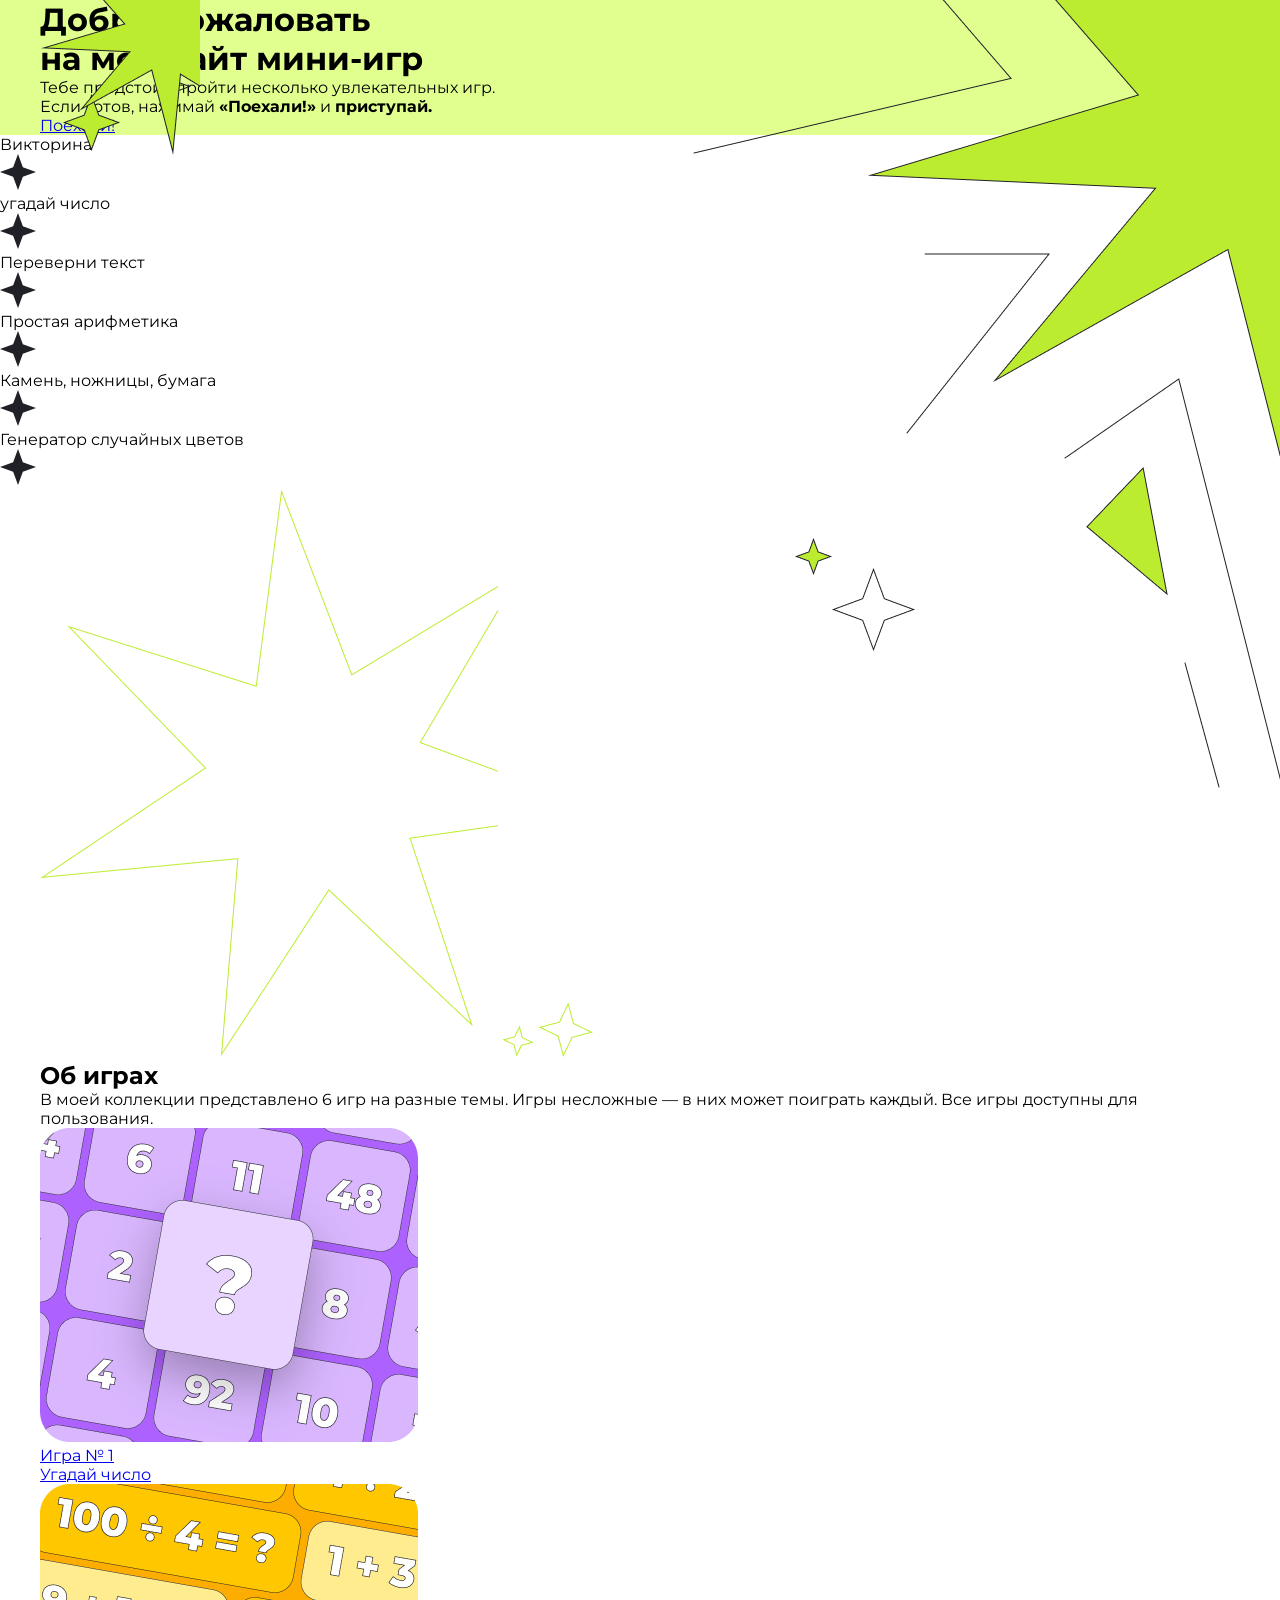
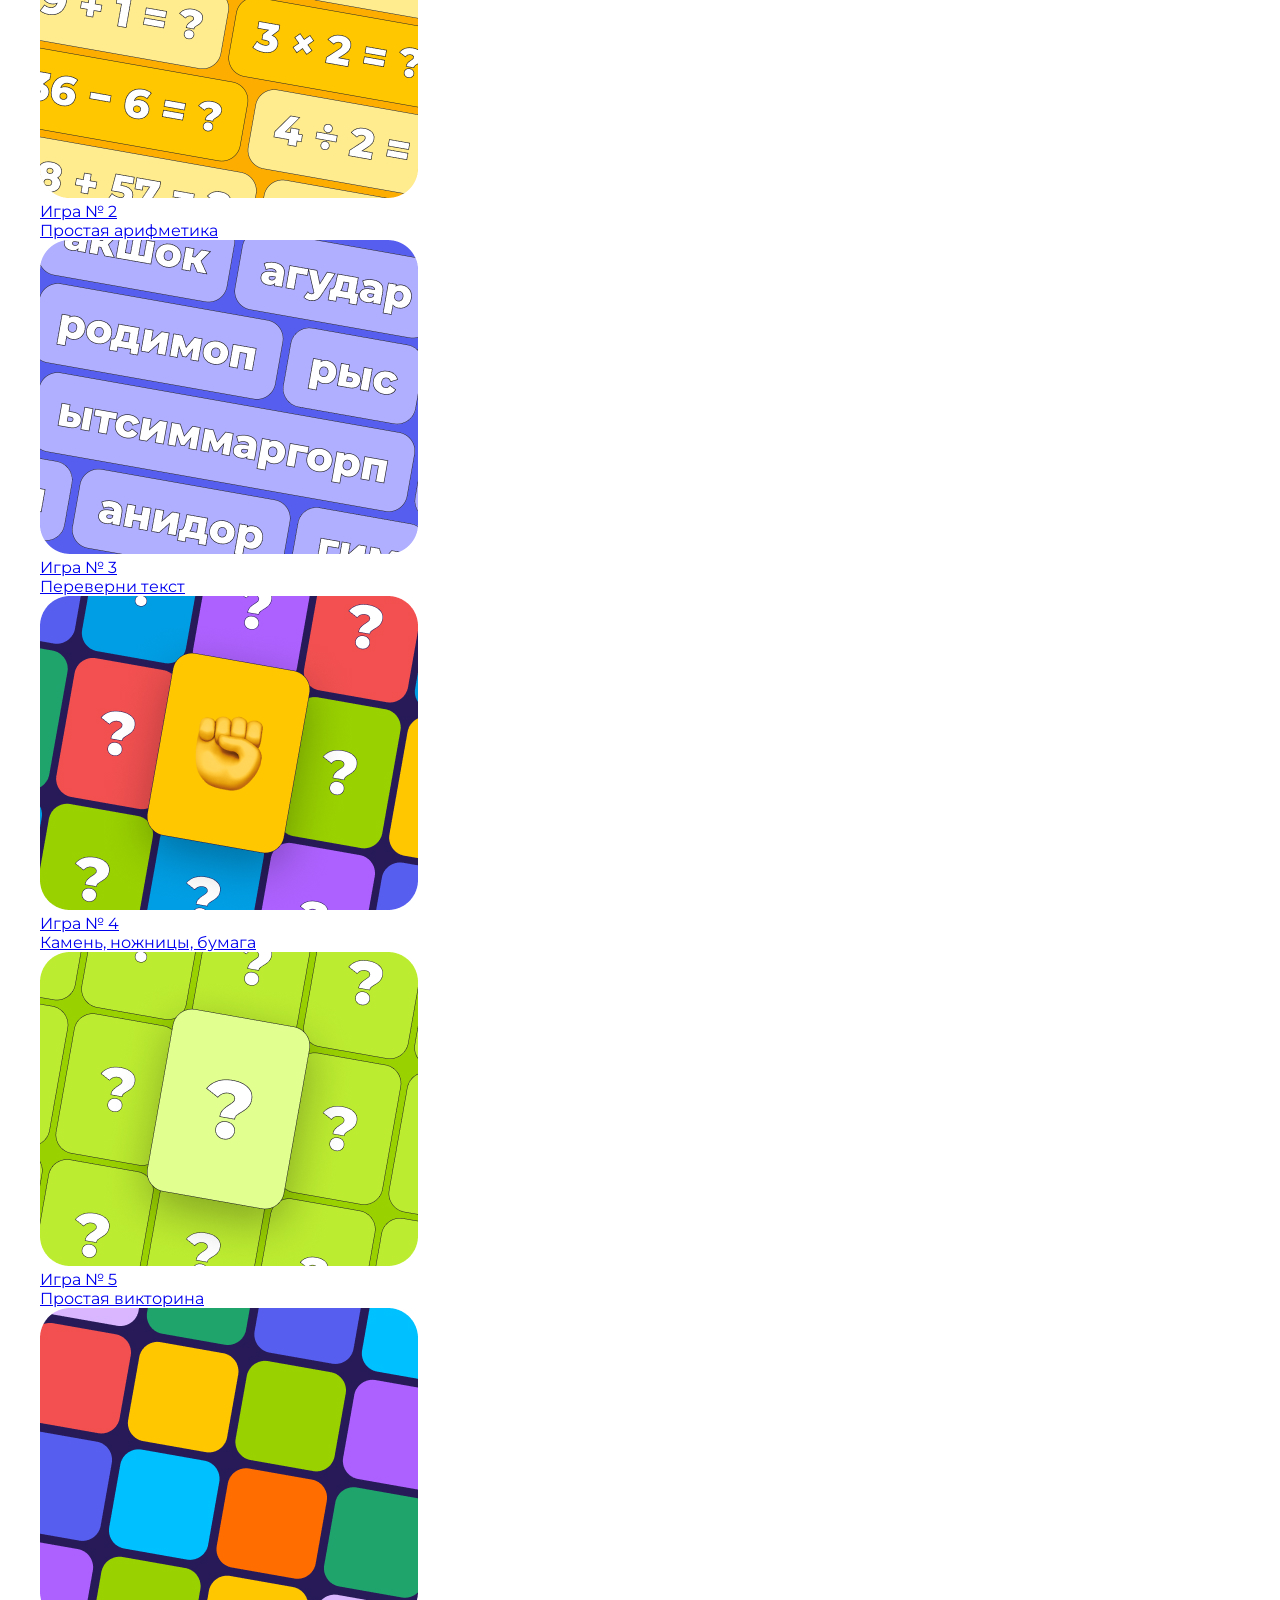
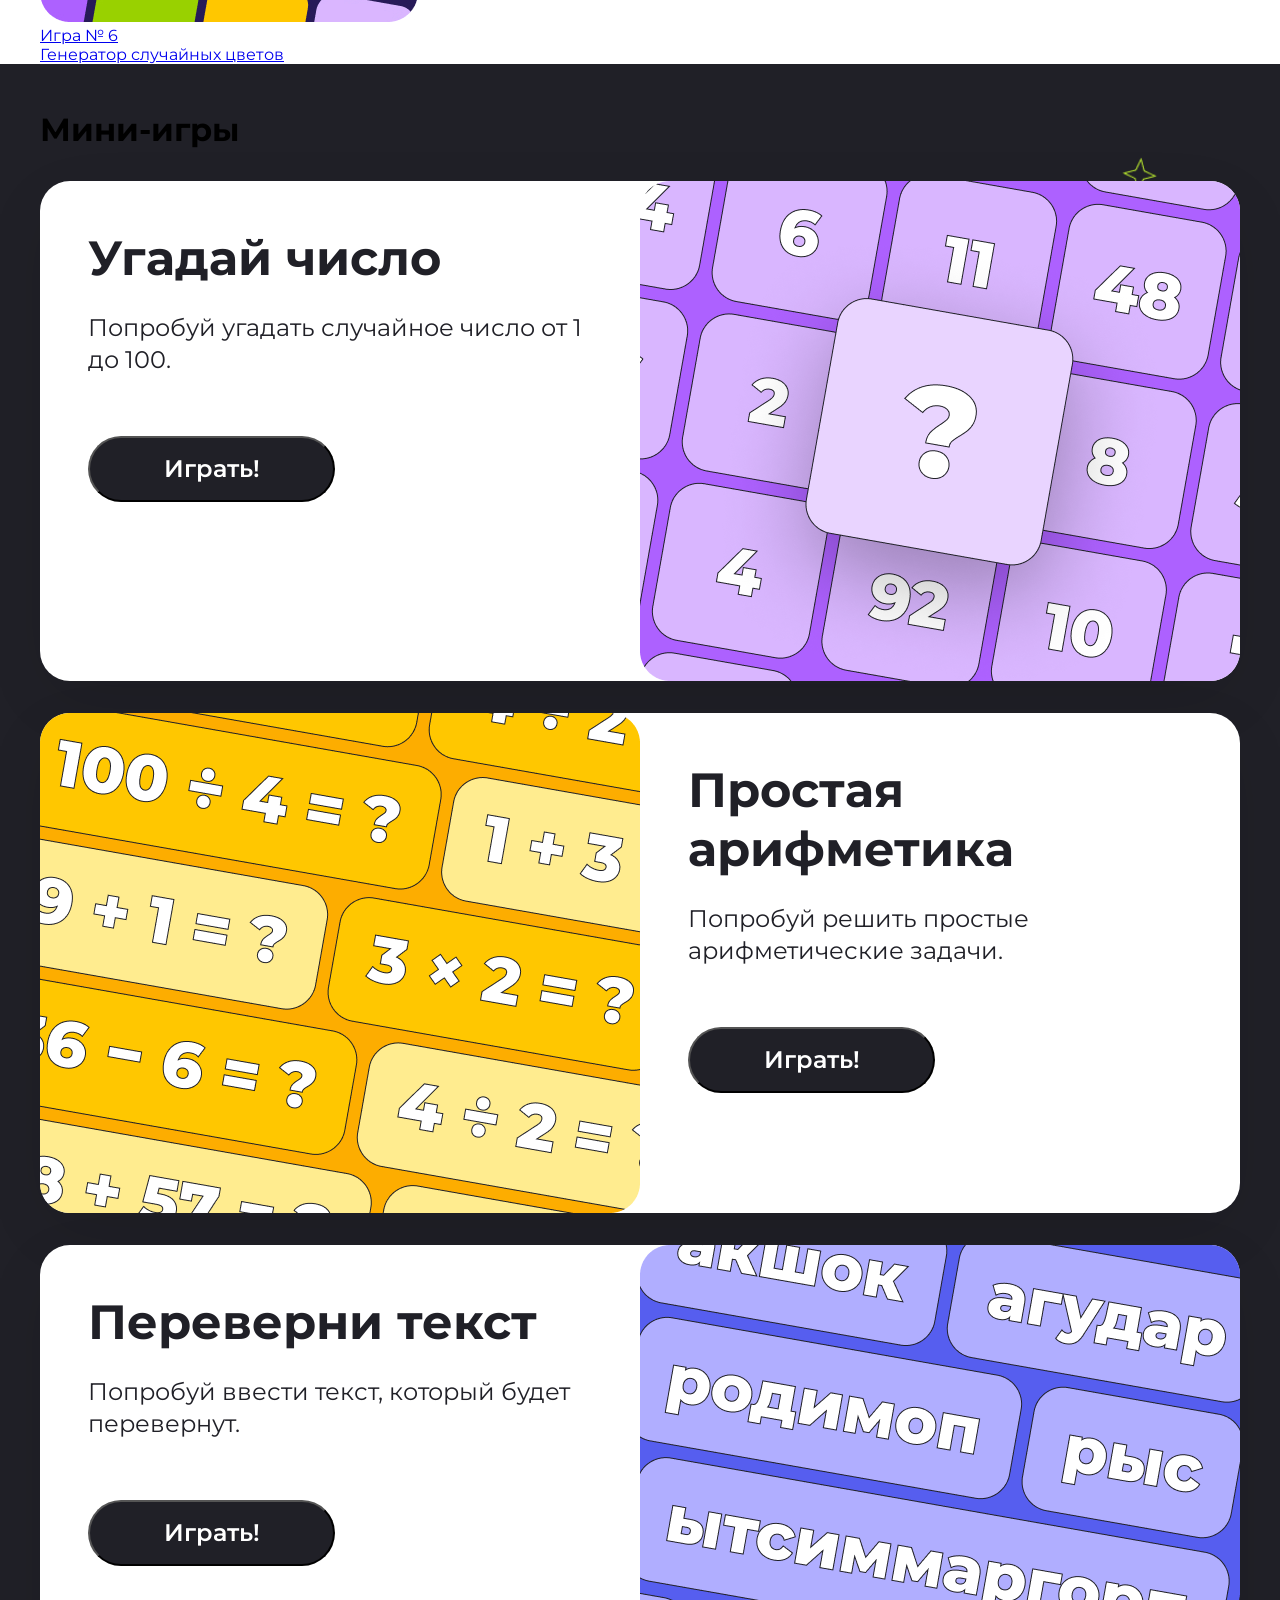
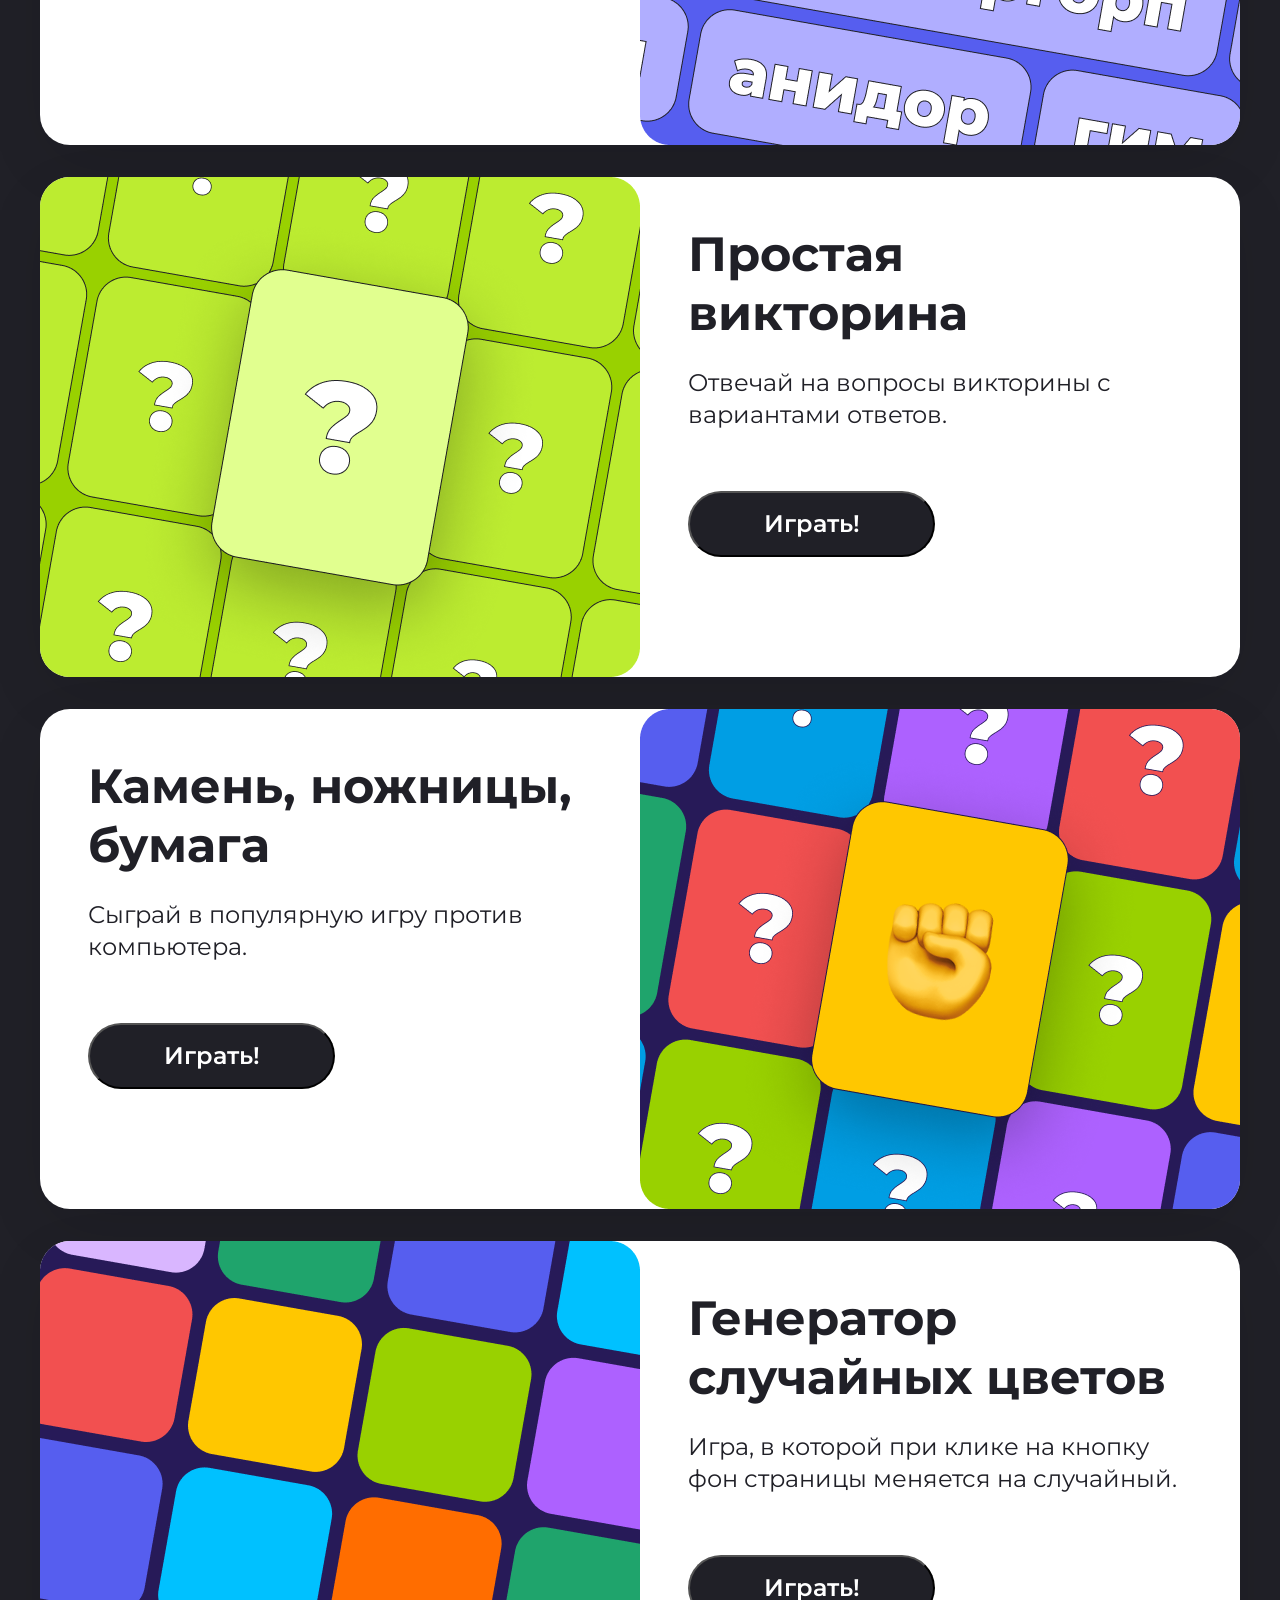
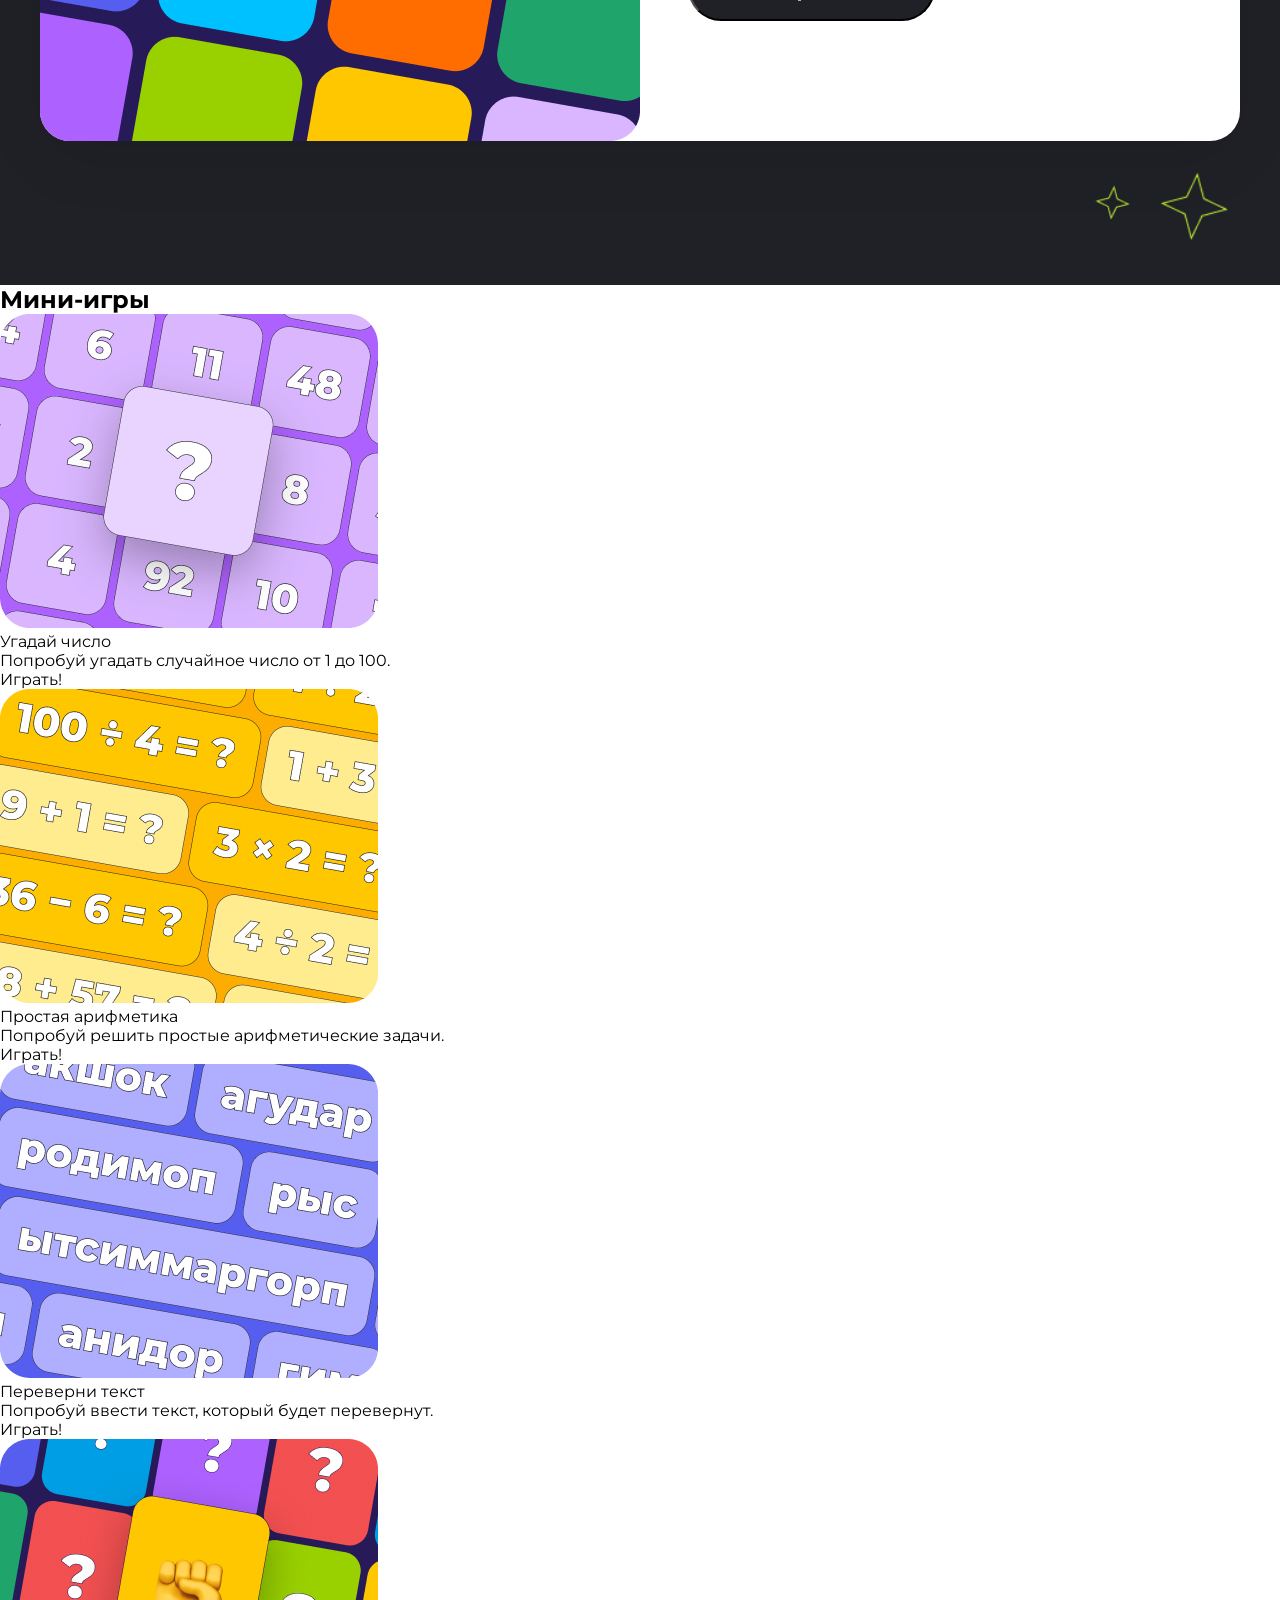
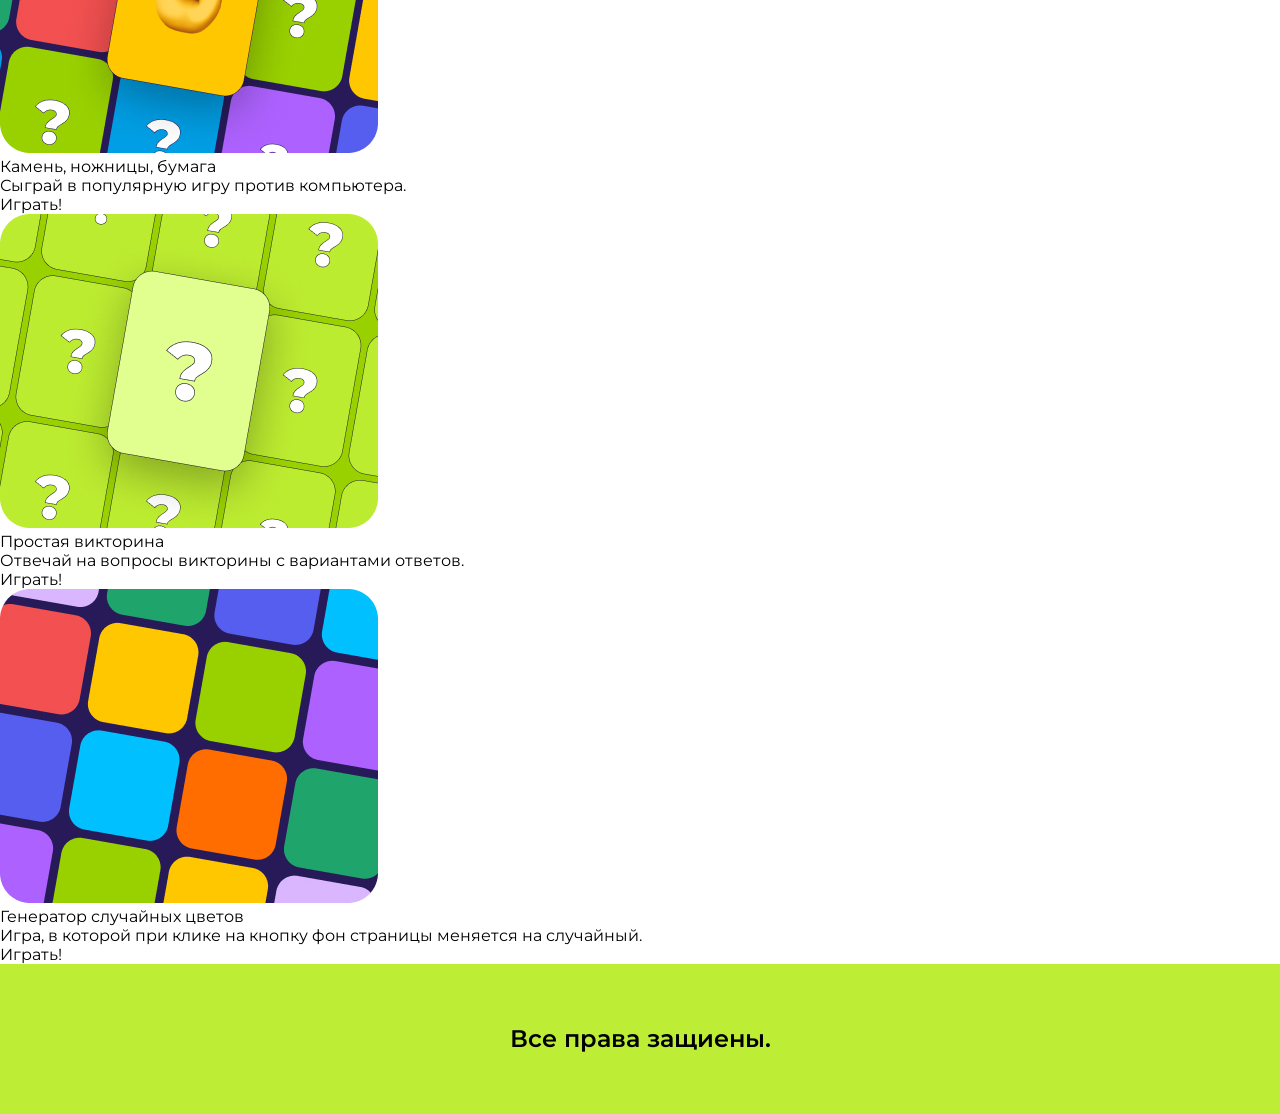
==== index.html @ fa319a55 "first try" ====
<!DOCTYPE html>
<html lang="en">
<head>
    <meta charset="UTF-8">
    <meta name="viewport" content="width=device-width, initial-scale=1.0">          
    <title>Document</title>
    <link rel="stylesheet" href="./css/style.css">
    <link rel="preconnect" href="https://fonts.googleapis.com">
    <link rel="preconnect" href="https://fonts.gstatic.com" crossorigin>
    <link href="https://fonts.googleapis.com/css2?family=Montserrat:wght@400..600&display=swap" rel="stylesheet">
    <script src="game-1.js"></script>
</head>
<body>
    <header class="top center">
        <img class="top__star top__star--1" src="img/star_top1.png" alt="star">
        <img class="top__star top__star--2" src="img/star_top2.png" alt="star">
        <img class="top__star top__star--3" src="img/star_top3.png" alt="star">
        <img class="top__star top__star--4" src="img/star_top4.png" alt="star">
        <img class="top__star top__star--5" src="img/star_top_big.png" alt="star">
        <img class="top__star top__star--mob-1" src="img/star_top_big_mob.png" alt="star">
        <div class="top__content">
            <h1 class="top__content-title">Добро пожаловать <br/>на мой сайт мини-игр</h1>
            <p class="top__content-text">Тебе предстоит пройти несколько увлекательных игр. <br/>Если готов, нажимай <b>«Поехали!»</b> и <b>приступай.</b></p>
            <a href="#about-games-anchor" class="top__content-button">Поехали!</a>
        </div>
    </header>
    
    <div class="scroll-bar">
        <div class="scroll-bar__text">Викторина</div><img class="scroll-bar__img" src="img/Star.svg" alt="Star">
        <div class="scroll-bar__text">угадай число</div><img class="scroll-bar__img" src="img/Star.svg" alt="Star">
        <div class="scroll-bar__text">Переверни текст</div><img class="scroll-bar__img" src="img/Star.svg" alt="Star">
        <div class="scroll-bar__text">Простая арифметика</div><img class="scroll-bar__img" src="img/Star.svg" alt="Star">
        <div class="scroll-bar__text">Камень, ножницы, бумага</div><img class="scroll-bar__img" src="img/Star.svg" alt="Star">
        <div class="scroll-bar__text">Генератор случайных цветов</div><img class="scroll-bar__img" src="img/Star.svg" alt="Star"> 
    </div>

    <section id="about-games-anchor" class="about-games center">
        <img class="about-games__star about-games__star--1" src="img/star_big.png" alt="star">
        <img class="about-games__star about-games__star--2" src="img/star1.png" alt="star">
        <img class="about-games__star about-games__star--3" src="img/star2.png" alt="star">
        <div class="about-games__content">
            <h1 class="about-games__title">Об играх</h1>
            <p class="about-games__description">В моей коллекции представлено 6 игр на разные темы. Игры несложные — в них может поиграть каждый.
Все игры доступны для пользования.</p>
        </div>

        <section class="games">
            <div class="games__row games__row--first">
                <article class="card-game">
                    <a class="card-game__link" href="#guess-num">
                        <img class="card-game__img" src="img/game-1.jpg" alt="обложка карточки">
                        <div class="card-game__content">
                            <p class="card-game__num">Игра № 1</p>
                            <p class="card-game__name">Угадай число</p>
                        </div>
                    </a>
                </article>
                <article class="card-game">
                    <a class="card-game__link" href="#simple-arithmetic">
                        <img class="card-game__img" src="img/game-2.jpg" alt="обложка карточки">
                        <div class="card-game__content">
                            <p class="card-game__num">Игра № 2</p>
                            <p class="card-game__name">Простая арифметика</p>
                        </div>
                    </a>
                </article>
                <article class="card-game">
                    <a class="card-game__link" href="#turn-text">
                        <img class="card-game__img" src="img/game-3.jpg" alt="обложка карточки">
                        <div class="card-game__content">
                            <p class="card-game__num">Игра № 3</p>
                            <p class="card-game__name">Переверни текст</p>
                        </div>
                    </a>
                </article>
            </div>
            <div class="games__row games__row--second">
                <article class="card-game">
                    <a class="card-game__link" href="#rps">
                        <img class="card-game__img" src="img/game-4.jpg" alt="обложка карточки">
                        <div class="card-game__content">
                            <p class="card-game__num">Игра № 4</p>
                            <p class="card-game__name">Камень, ножницы, бумага</p>
                        </div>
                    </a>
                </article>
                <article class="card-game">
                    <a class="card-game__link" href="#simple-quiz">
                        <img class="card-game__img" src="img/game-5.jpg" alt="обложка карточки">
                        <div class="card-game__content">
                            <p class="card-game__num">Игра № 5</p>
                            <p class="card-game__name">Простая викторина</p>
                        </div>
                    </a>
                </article>
                <article class="card-game">
                    <a class="card-game__link" href="#random-color">
                        <img class="card-game__img" src="img/game-6.jpg" alt="обложка карточки">
                        <div class="card-game__content">
                            <p class="card-game__num">Игра № 6</p>
                            <p class="card-game__name">Генератор случайных цветов</p>
                        </div>
                    </a>
                </article>
            </div>
        </section>
    </section>
       
    <main class="mini-games center">
        <img class="mini-games__star mini-games__star--1" src="img/star1.png" alt="star">
        <img class="mini-games__star mini-games__star--2" src="img/star2.png" alt="star">
        <img class="mini-games__star mini-games__star--3" src="img/star1.png" alt="star">
        <img class="mini-games__star mini-games__star--4" src="img/star2.png" alt="star">
        <h1 class="mini-games__main-title">Мини-игры</h1>
        <article id="guess-num" class="mini-games__card">
            <div class="mini-games__content">
                <p class="mini-games__title">Угадай число</p>
                <p class="mini-games__description">Попробуй угадать случайное число от 1 до 100.</p>
                <button class="mini-games__button" onclick="comparNumbers()">Играть!</button>
            </div>
            <img class="mini-games__image" src="img/mini_card_img1.png" alt="обложка игры">
        </article>
        <article id="simple-arithmetic" class="mini-games__card">
            <img class="mini-games__image" src="img/mini_card_img2.png" alt="обложка игры">
            <div class="mini-games__content">
                <p class="mini-games__title">Простая арифметика</p>
                <p class="mini-games__description">Попробуй решить простые арифметические задачи.</p>
                <button class="mini-games__button">Играть!</button>
            </div>
        </article>
        <article id="turn-text" class="mini-games__card">
            <div class="mini-games__content">
                <p class="mini-games__title">Переверни текст</p>
                <p class="mini-games__description">Попробуй ввести текст, который будет перевернут.</p>
                <button class="mini-games__button">Играть!</button>
            </div>
            <img class="mini-games__image" src="img/mini_card_img3.png" alt="обложка игры">
        </article>
        <article id="simple-quiz" class="mini-games__card">
            <img class="mini-games__image" src="img/mini_card_img4.png" alt="обложка игры">
            <div class="mini-games__content">
                <p class="mini-games__title">Простая викторина</p>
                <p class="mini-games__description">Отвечай на вопросы викторины с вариантами ответов.</p>
                <button class="mini-games__button">Играть!</button></div>
        </article>
        <article id="rps" class="mini-games__card">
            <div class="mini-games__content">
                <p class="mini-games__title">Камень, ножницы, бумага</p>
                <p class="mini-games__description">Сыграй в популярную игру против компьютера.</p>
                <button class="mini-games__button">Играть!</button>
            </div>
            <img class="mini-games__image" src="img/mini_card_img5.png" alt="обложка игры">
        </article>
        <article id="random-color" class="mini-games__card">
            <img class="mini-games__image" src="img/mini_card_img6.png" alt="обложка игры">
            <div class="mini-games__content">
                <p class="mini-games__title">Генератор случайных цветов</p>
                <p class="mini-games__description">Игра, в которой при клике на кнопку фон страницы меняется на случайный.</p>
                <button class="mini-games__button">Играть!</button>
            </div>
        </article>
    </main>

    <section class="mobile-games">
        <h1 class="mobile-games__title">Мини-игры</h1>
        <div class="mobile-games__list">
            <article class="mobile-game-card">
                <img class="mobile-game-card__img" src="img/game-1.jpg" alt="обложка карточки">
                <div class="mobile-game-card__content">
                    <p class="mobile-game-card__name">Угадай число</p>
                    <p class="mobile-game-card__desc">Попробуй угадать случайное число от 1 до 100.</p>
                    <span class="mobile-game-card__button">Играть!</span>
                </div>
            </article>
            <article class="mobile-game-card">
                <img class="mobile-game-card__img" src="img/game-2.jpg" alt="обложка карточки">
                <div class="mobile-game-card__content">
                    <p class="mobile-game-card__name">Простая арифметика</p>
                    <p class="mobile-game-card__desc">Попробуй решить простые арифметические задачи.</p>
                    <span class="mobile-game-card__button">Играть!</span>
                </div>
            </article>
            <article class="mobile-game-card">
                <img class="mobile-game-card__img" src="img/game-3.jpg" alt="обложка карточки">
                <div class="mobile-game-card__content">
                    <p class="mobile-game-card__name">Переверни текст</p>
                    <p class="mobile-game-card__desc">Попробуй ввести текст, который будет перевернут.</p>
                    <span class="mobile-game-card__button">Играть!</span>
                </div>
            </article>
            <article class="mobile-game-card">
                <img class="mobile-game-card__img" src="img/game-4.jpg" alt="обложка карточки">
                <div class="mobile-game-card__content">
                    <p class="mobile-game-card__name">Камень, ножницы, бумага</p>
                    <p class="mobile-game-card__desc">Сыграй в популярную игру против компьютера.</p>
                    <span class="mobile-game-card__button">Играть!</span>
                </div>
            </article>
            <article class="mobile-game-card">
                <img class="mobile-game-card__img" src="img/game-5.jpg" alt="обложка карточки">
                <div class="mobile-game-card__content">
                    <p class="mobile-game-card__name">Простая викторина</p>
                    <p class="mobile-game-card__desc">Отвечай на вопросы викторины с вариантами ответов.</p>
                    <span class="mobile-game-card__button">Играть!</span>
                </div>
            </article>
            <article class="mobile-game-card">
                <img class="mobile-game-card__img" src="img/game-6.jpg" alt="обложка карточки">
                <div class="mobile-game-card__content">
                    <p class="mobile-game-card__name">Генератор случайных цветов</p>
                    <p class="mobile-game-card__desc">Игра, в которой при клике на кнопку фон страницы меняется на случайный.</p>
                    <span class="mobile-game-card__button">Играть!</span>
                </div>
            </article>
        </div>
    </section>

    <footer class="footer">
        <p class="footer__text">Все права защиены.</p>
    </footer>
</body>
</html>
---- css/style.css ----
* {
  margin: 0;
  padding: 0;
  z-index: 1;
}

body {
  font-family: "Montserrat", sans-serif;
}

.center {
  padding-left: calc(50% - 600px);
  padding-right: calc(50% - 600px);
}

.top {
  position: relative;
  background: #E1FF8F;
}
.top__star {
  position: absolute;
}
.top__star--1 {
  top: 94px;
  left: 63px;
}
.top__star--2 {
  top: 69px;
  left: 156px;
}
.top__star--3 {
  top: 538px;
  right: 448px;
}
.top__star--4 {
  top: 568px;
  right: 365px;
}
.top__star--5 {
  top: 0;
  right: 0;
}
.top__star_mob {
  display: none;
}

.scroll_bar {
  padding: 0px;
  gap: 10px;
  border: 1px;
  border: 1px solid rgba(255, 255, 255, 0.2);
  -webkit-backdrop-filter: blur(50px);
  backdrop-filter: blur(50px);
  background: rgb(188, 236, 48);
  display: flex;
  align-items: center;
  height: 90px;
  overflow: hidden;
}
.scroll_bar__text {
  font-family: Montserrat;
  font-size: 30px;
  font-weight: 700;
  line-height: 33px;
  text-transform: uppercase;
  padding-right: 51px;
  padding-left: 51px;
  white-space: nowrap;
}

.top_content {
  padding-top: 196px;
  padding-bottom: 156px;
  display: flex;
  gap: 48px;
  flex-direction: column;
  flex-wrap: nowrap;
  align-content: flex-start;
}
.top_content__title {
  font-weight: 700;
  font-size: 64px;
  line-height: 100%;
  letter-spacing: 0px;
  vertical-align: middle;
  color: #202027;
}
.top_content__text {
  font-weight: 600;
  font-size: 24px;
  line-height: 32px;
  letter-spacing: 0px;
  vertical-align: middle;
  color: #202027;
}
.top_content__button {
  text-decoration: none;
  background: #202027;
  width: 247px;
  height: 66;
  border-width: 1px;
  gap: 10px;
  border-radius: 60px;
  padding-top: 16px;
  padding-right: 28px;
  padding-bottom: 16px;
  padding-left: 28px;
  font-weight: 600;
  font-size: 24px;
  line-height: 142%;
  letter-spacing: 0%;
  text-align: center;
  color: #FFFFFF;
}
.top_content__button:hover {
  background-color: white;
  color: black;
}

.about_games {
  background-color: #202027;
  position: relative;
  padding-bottom: 50px;
}
.about_games__star {
  position: absolute;
}
.about_games__star--1 {
  top: 77px;
  right: 0;
}
.about_games__star--2 {
  top: 770px;
  left: 28px;
}
.about_games__star--3 {
  top: 822px;
  left: 45px;
}

.about_games__title {
  padding-top: 94px;
  font-weight: 700;
  font-size: 64px;
  line-height: 100%;
  letter-spacing: 0px;
  vertical-align: middle;
  color: #FFFFFF;
}
.about_games__title_mobile {
  display: none;
}
.about_games__description {
  margin-top: 24px;
  font-weight: 400;
  font-size: 24px;
  line-height: 32px;
  letter-spacing: 0px;
  vertical-align: middle;
  color: #FFFFFF;
}

.games_1 {
  margin-top: 72px;
  display: flex;
  flex-wrap: wrap;
  flex-direction: row;
  gap: 32px;
  align-items: flex-start;
}

.games_2 {
  display: flex;
  flex-wrap: wrap;
  flex-direction: row;
  gap: 32px;
  align-items: flex-end;
}

.card_game {
  background-color: white;
  width: 378px;
  border-radius: 30px;
  padding-bottom: 36px;
}
.card_game_a {
  text-decoration: none;
}
.card_game__img {
  border-radius: 30px;
}
.card_game__content {
  display: flex;
  flex-direction: column;
  gap: 16px;
  margin: 35px;
}
.card_game__content_mob {
  display: none;
}
.card_game__num {
  text-decoration: none;
  font-weight: 500;
  font-size: 16px;
  line-height: 110%;
  letter-spacing: 0px;
  vertical-align: bottom;
  color: #202027;
}
.card_game__name {
  text-decoration-line: none;
  font-weight: 700;
  font-size: 32px;
  line-height: 100%;
  letter-spacing: 0px;
  vertical-align: middle;
  color: #202027;
}

.game-card__link {
  text-decoration: none;
}

.mini-games {
  position: relative;
  background-color: #202027;
  padding-top: 46px;
  padding-bottom: 144px;
  display: flex;
  gap: 32px;
  flex-direction: column;
  flex-wrap: nowrap;
}
.mini-games__star {
  position: absolute;
}
.mini-games__star--1 {
  width: 35px;
  top: 93px;
  right: 123px;
}
.mini-games__star--2 {
  width: 68px;
  top: 126px;
  right: 45px;
}
.mini-games__star--3 {
  width: 35px;
  bottom: 65px;
  right: 150px;
}
.mini-games__star--4 {
  width: 68px;
  bottom: 45px;
  right: 52px;
}
.mini-games__main_title {
  font-size: 64px;
  font-weight: 700;
  line-height: 78px;
  letter-spacing: 0px;
  text-align: left;
  color: #FFFFFF;
  padding-bottom: 72px;
}
.mini-games__card {
  height: 500px;
  display: flex;
  flex-direction: row;
  justify-content: flex-start;
  align-items: flex-start;
  padding: 0px;
  border-radius: 30px;
  box-shadow: 0px 20px 67px -12px rgba(0, 0, 0, 0.13);
  background: #FFFFFF;
}
.mini-games__content {
  display: flex;
  flex-direction: column;
  gap: 24px;
  margin: 48px;
}
.mini-games__title {
  font-size: 48px;
  font-weight: 700;
  line-height: 59px;
  letter-spacing: 0px;
  text-align: left;
  color: #202027;
}
.mini-games__description {
  font-size: 24px;
  font-weight: 400;
  line-height: 32px;
  letter-spacing: 0px;
  text-align: left;
  color: #202027;
}
.mini-games__button {
  border-radius: 60px;
  background-color: #202027;
  color: white;
  width: 247px;
  height: 66px;
  display: flex;
  flex-direction: row;
  justify-content: center;
  align-items: center;
  gap: 10px;
  padding: 16px 28px 16px 28px;
  flex: none;
  order: 1;
  flex-grow: 0;
  margin: 36px 0px;
  color: rgb(255, 255, 255);
  font-family: Montserrat;
  font-size: 24px;
  font-weight: 600;
  line-height: 141.69%;
  letter-spacing: 0%;
  text-align: center;
  text-decoration: none;
}

.games_mob {
  display: none;
}
.games_mob__title {
  display: none;
}

.footer {
  display: block;
  background-color: #BDED35;
  height: 150px;
  display: flex;
  flex-direction: row;
  align-items: center;
  justify-content: center;
}
.footer__text {
  font-size: 24px;
  font-weight: 600;
  line-height: 20px;
  letter-spacing: 0px;
  text-align: center;
  color: #000;
}

@media (max-width: 768px) {
  .center {
    padding-left: 16px;
    padding-right: 16px;
  }
  .top {
    position: relative;
    display: flex;
    flex-direction: column;
    align-items: center;
  }
  .top_content__title {
    font-size: 40px;
    font-weight: 700;
    line-height: 49px;
    letter-spacing: 0px;
    text-align: center;
  }
  .top_content__text {
    font-size: 16px;
    font-weight: 400;
    line-height: 20px;
    letter-spacing: 0px;
    text-align: center;
  }
  .top__star {
    position: absolute;
  }
  .top__star--1 {
    width: 35px;
    top: 97px;
    left: 37px;
  }
  .top__star--2 {
    width: 21px;
    left: 92px;
    top: 64px;
  }
  .top__star--3 {
    width: 21px;
    bottom: 24px;
    right: 86px;
  }
  .top__star--4 {
    width: 35px;
    bottom: 28px;
    right: 32px;
  }
  .top__star--5 {
    display: none;
  }
  .top__star_mob {
    display: block;
    position: absolute;
    top: 0px;
    right: 0px;
  }
  .scroll_bar {
    height: 51px;
    gap: 0px;
  }
  .scroll_bar__text {
    font-size: 16px;
    font-weight: 700;
    line-height: 110%;
    letter-spacing: 4%;
    text-align: left;
    text-transform: uppercase;
  }
  .scroll_bar__img {
    width: 20px;
  }
  .top_content {
    width: 296px;
    padding-top: 147px;
    display: flex;
    align-items: center;
  }
  .about_games {
    padding-bottom: 10px;
  }
  .about_games__star {
    display: none;
  }
  .about_games__title {
    display: none;
  }
  .about_games__description {
    display: none;
  }
  .about__title {
    display: none;
  }
  .about__title_mobile {
    display: block;
    font-size: 40px;
    padding-top: 48px;
  }
  .about__desc {
    display: none;
  }
  .games_1 {
    display: none;
  }
  .games_mob {
    display: block;
    display: flex;
    flex-direction: column;
    align-items: center;
    gap: 24px;
    padding-bottom: 48px;
  }
  .games_mob_section {
    background-color: #202027;
  }
  .games_mob__title {
    display: block;
    font-family: Montserrat;
    font-weight: 700;
    font-size: 40px;
    line-height: 100%;
    letter-spacing: 0px;
    color: #FFFFFF;
    padding-top: 48px;
    margin-bottom: 40px;
    margin-left: 16px;
  }
  .card_game {
    display: none;
  }
  .card_game_mob {
    width: 343px;
    padding-bottom: 30px;
    background-color: #FFFFFF;
    border-radius: 30px;
    height: 529px;
  }
  .card_game__img {
    display: none;
  }
  .card_game__img_mob {
    width: 343px;
    border-radius: 30px;
  }
  .card_game__content {
    display: none;
  }
  .card_game__content_mob {
    display: block;
    display: flex;
    flex-direction: column;
    gap: 16px;
    margin: 29px 29px 0px 29px;
  }
  .card_game__desc {
    font-size: 16px;
    font-weight: 400;
    line-height: 20px;
    letter-spacing: 0px;
    text-align: left;
    color: #000;
    width: 285px;
  }
  .card_game__button {
    font-family: Montserrat;
    height: 55px;
    box-sizing: border-box;
    border: 1px solid #202027;
    border-radius: 60px;
    background-color: #202027;
    border-width: 1px;
    gap: 10px;
    padding-top: 16px;
    padding-right: 28px;
    padding-bottom: 16px;
    padding-left: 28px;
    font-size: 16px;
    font-weight: 600;
    line-height: 141.69%;
    letter-spacing: 0%;
    text-align: center;
    color: #FFFFFF;
  }
  .mini-games {
    display: none;
  }
  .footer {
    display: block;
    background-color: #BDED35;
    height: 100px;
    display: flex;
    flex-direction: row;
    align-items: center;
    justify-content: center;
  }
  .footer__text {
    font-size: 16px;
    font-weight: 600;
    line-height: 20px;
    letter-spacing: 0px;
    text-align: center;
    color: #000;
  }
}/*# sourceMappingURL=style.css.map */
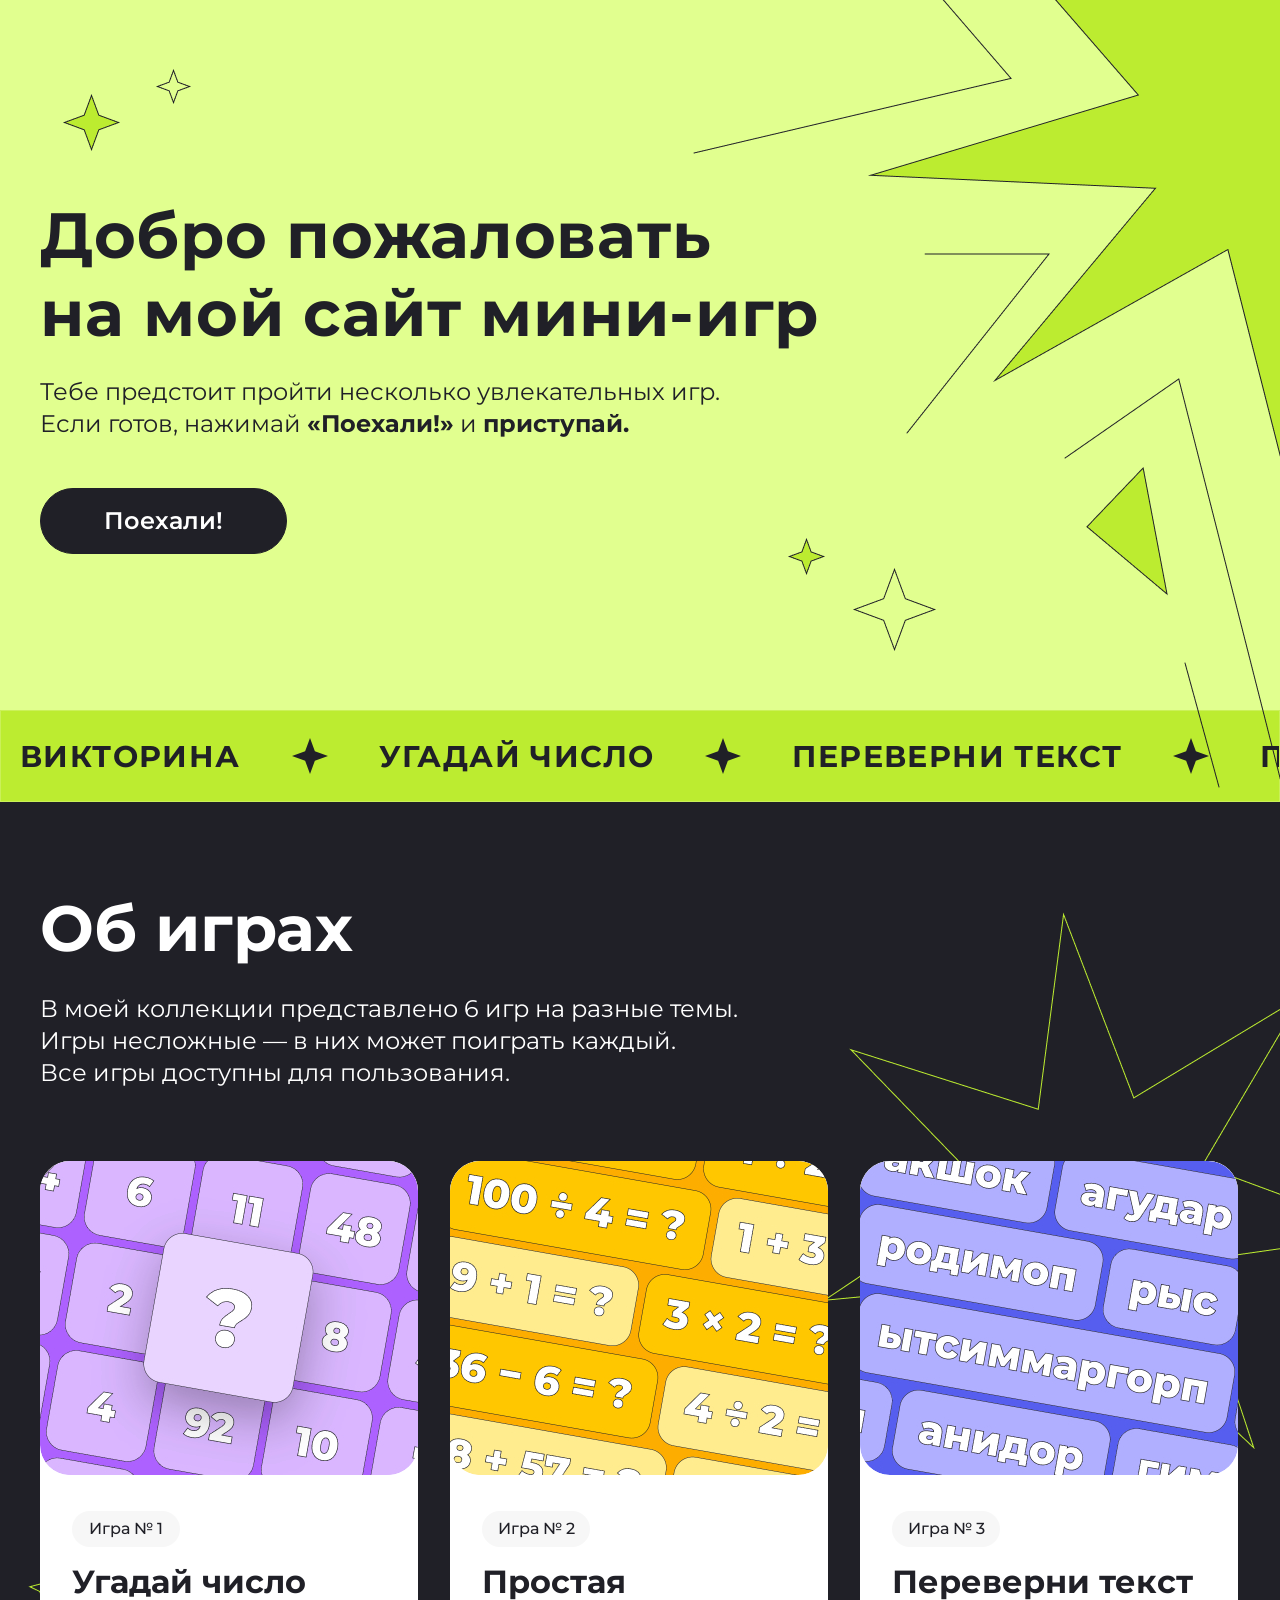
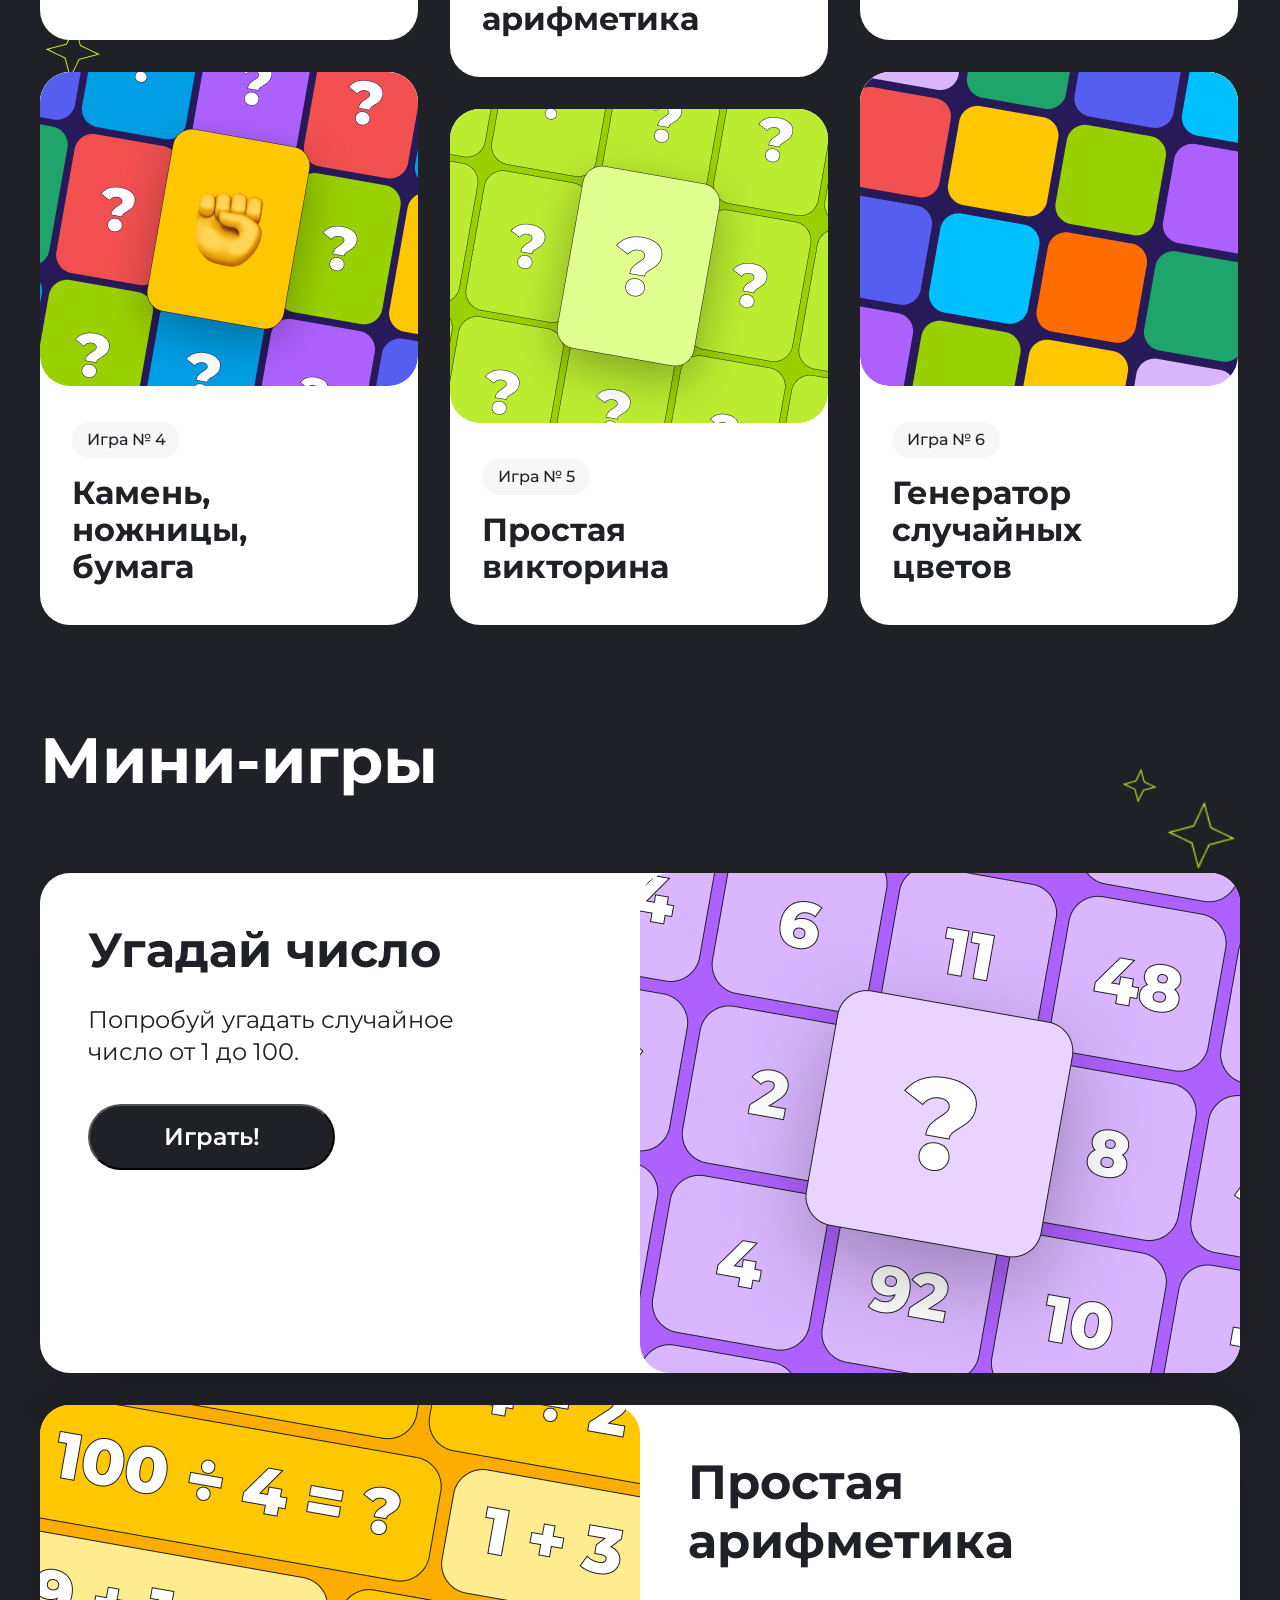
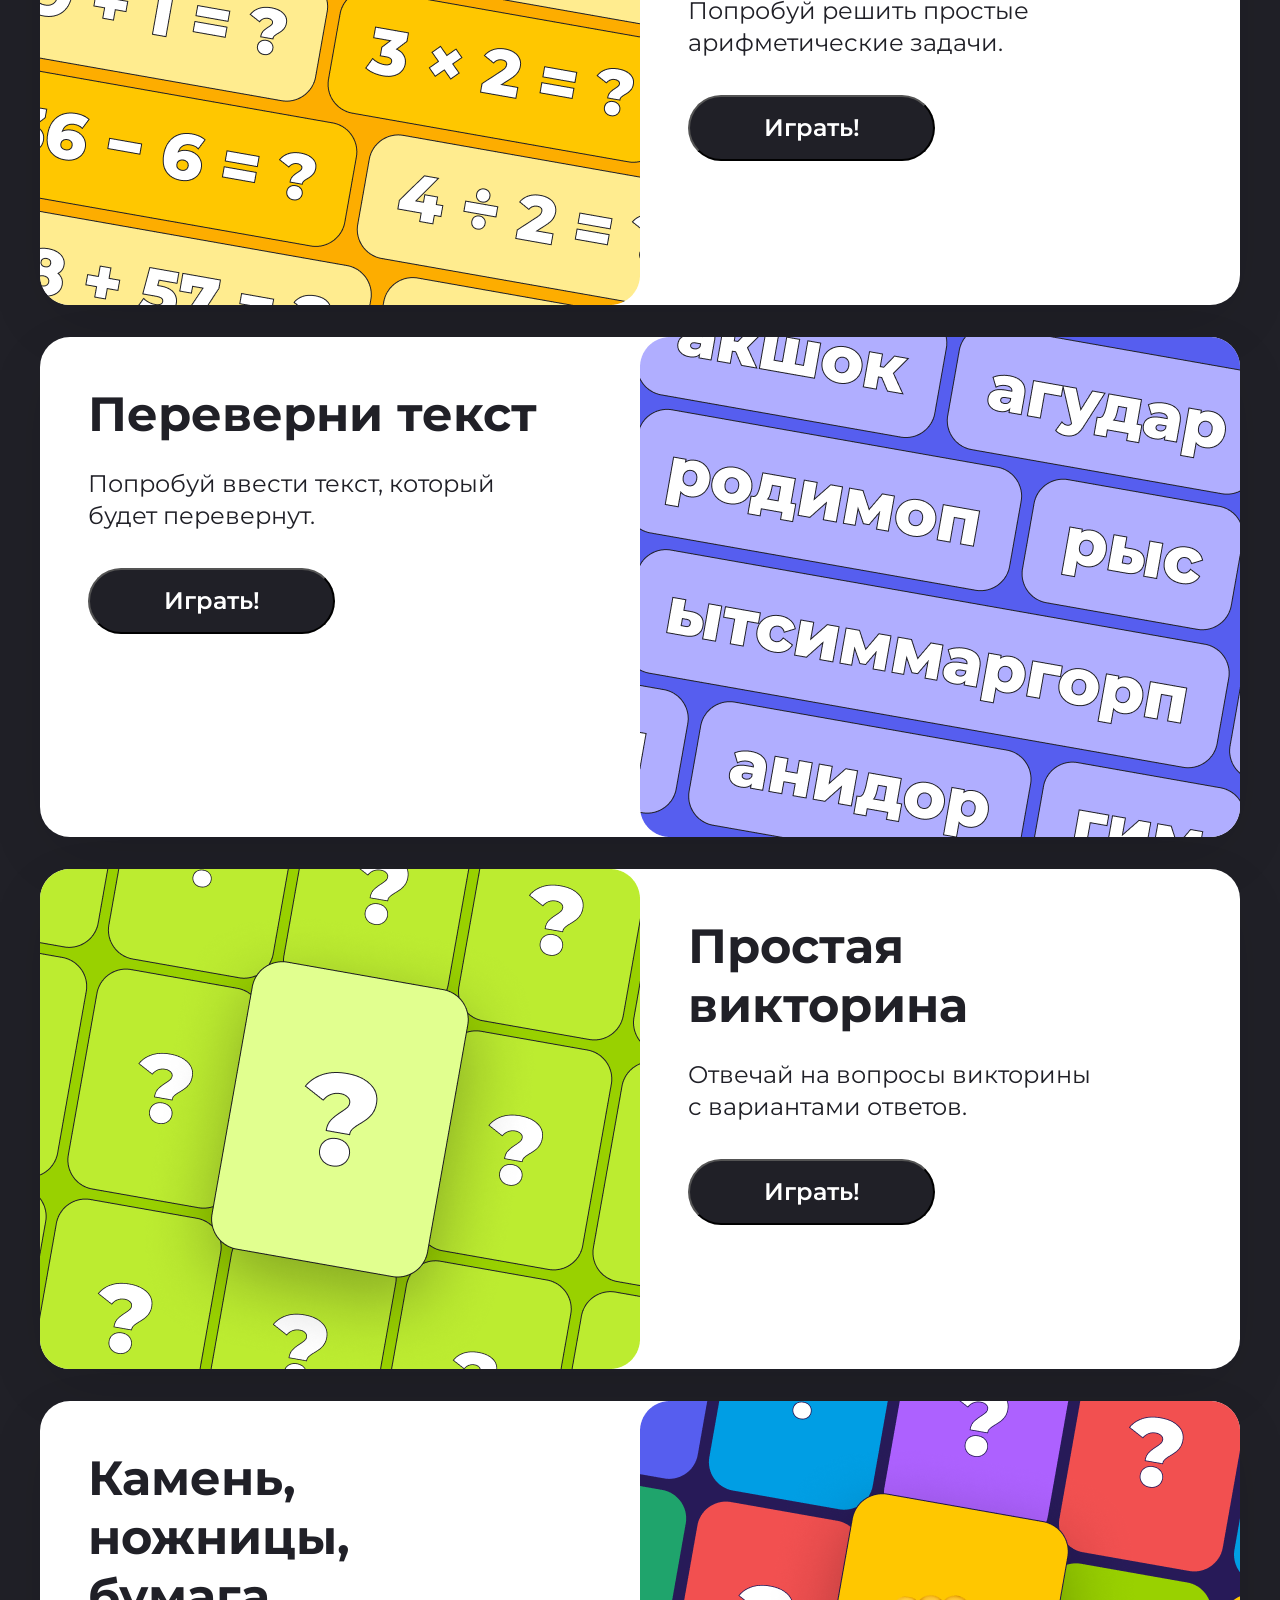
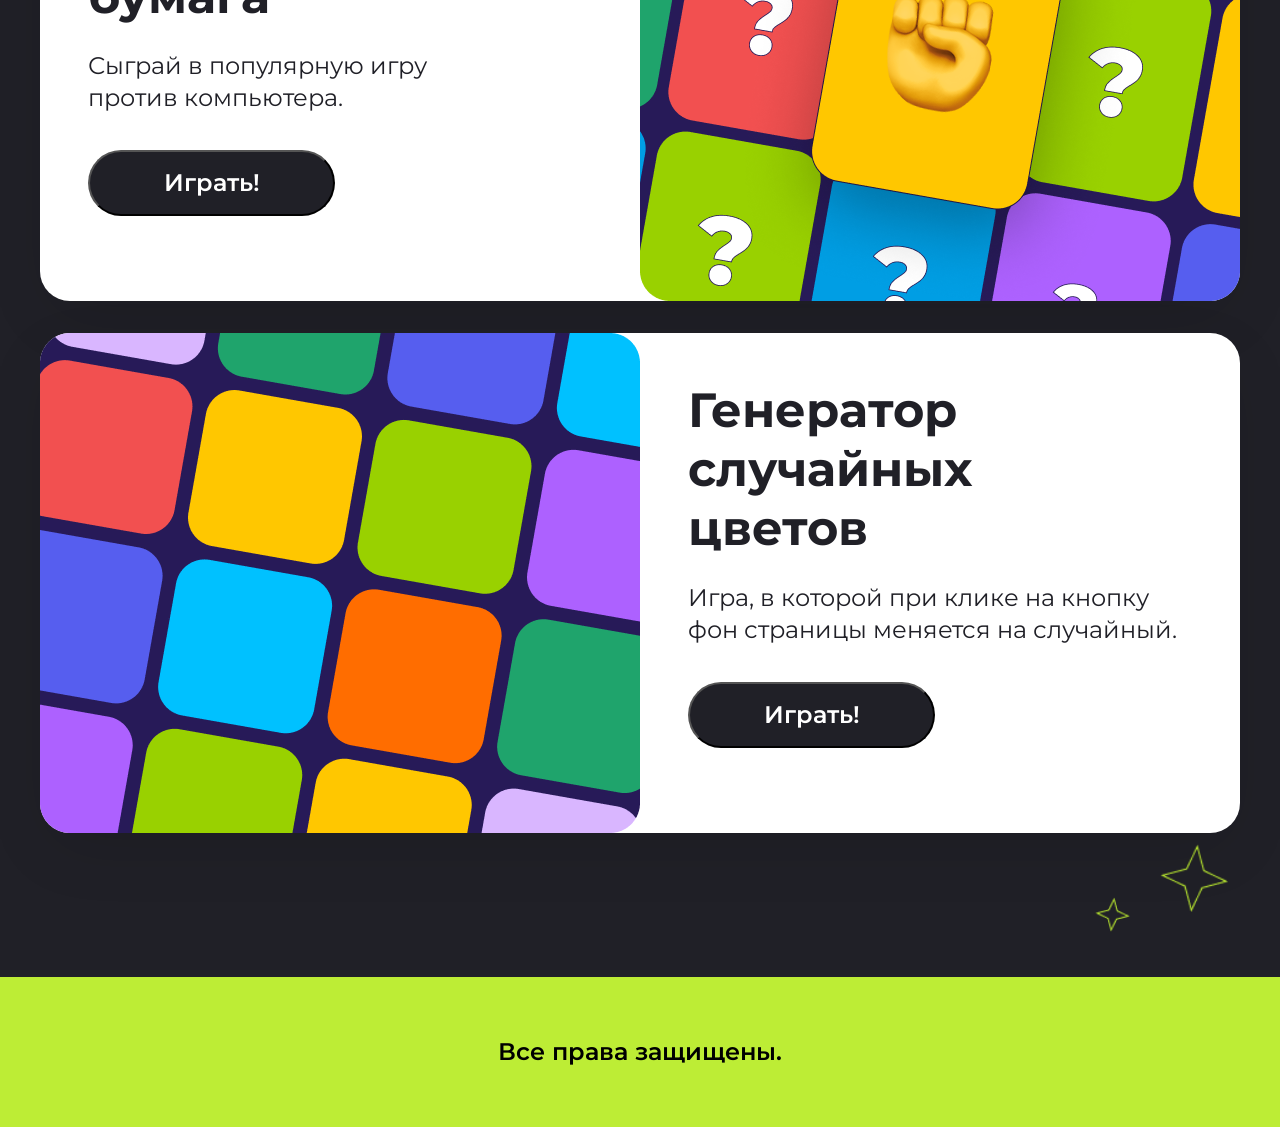
==== commit 1d6b300f: "try 1" ====
--- a/index.html
+++ b/index.html
@@ -8,7 +8,8 @@
     <link rel="preconnect" href="https://fonts.googleapis.com">
     <link rel="preconnect" href="https://fonts.gstatic.com" crossorigin>
     <link href="https://fonts.googleapis.com/css2?family=Montserrat:wght@400..600&display=swap" rel="stylesheet">
-    <script src="game-1.js"></script>
+    <script src="game-1.js"></script><script src="game-2.js"></script><script src="game-3.js"></script>
+    <script src="game-4.js"></script><script src="game-5.js"></script><script src="game-6.js"></script>
 </head>
 <body>
     <header class="top center">
@@ -20,7 +21,8 @@
         <img class="top__star top__star--mob-1" src="img/star_top_big_mob.png" alt="star">
         <div class="top__content">
             <h1 class="top__content-title">Добро пожаловать <br/>на мой сайт мини-игр</h1>
-            <p class="top__content-text">Тебе предстоит пройти несколько увлекательных игр. <br/>Если готов, нажимай <b>«Поехали!»</b> и <b>приступай.</b></p>
+            <p class="top__content-text">Тебе предстоит пройти несколько увлекательных игр. <br/>Если готов, нажимай <b>«Поехали!»</b> и <b>приступай.</b></p>            
+            <p class="top__content-text--mobile">Тебе предстоит пройти несколько увлекательных игр. Если готов, <br/>нажимай <b>«Поехали!»</b> и <b>приступай.</b></p>            
             <a href="#about-games-anchor" class="top__content-button">Поехали!</a>
         </div>
     </header>
@@ -40,13 +42,12 @@
         <img class="about-games__star about-games__star--3" src="img/star2.png" alt="star">
         <div class="about-games__content">
             <h1 class="about-games__title">Об играх</h1>
-            <p class="about-games__description">В моей коллекции представлено 6 игр на разные темы. Игры несложные — в них может поиграть каждый.
-Все игры доступны для пользования.</p>
+            <p class="about-games__description">В моей коллекции представлено 6 игр на разные темы. <br/>Игры несложные — в них может поиграть каждый.
+<br/>Все игры доступны для пользования.</p>
         </div>
 
         <section class="games">
-            <div class="games__row games__row--first">
-                <article class="card-game">
+                <div class="games__couple"><article class="card-game">
                     <a class="card-game__link" href="#guess-num">
                         <img class="card-game__img" src="img/game-1.jpg" alt="обложка карточки">
                         <div class="card-game__content">
@@ -55,32 +56,21 @@
                         </div>
                     </a>
                 </article>
-                <article class="card-game">
-                    <a class="card-game__link" href="#simple-arithmetic">
-                        <img class="card-game__img" src="img/game-2.jpg" alt="обложка карточки">
-                        <div class="card-game__content">
-                            <p class="card-game__num">Игра № 2</p>
-                            <p class="card-game__name">Простая арифметика</p>
-                        </div>
-                    </a>
-                </article>
-                <article class="card-game">
-                    <a class="card-game__link" href="#turn-text">
-                        <img class="card-game__img" src="img/game-3.jpg" alt="обложка карточки">
-                        <div class="card-game__content">
-                            <p class="card-game__num">Игра № 3</p>
-                            <p class="card-game__name">Переверни текст</p>
-                        </div>
-                    </a>
-                </article>
-            </div>
-            <div class="games__row games__row--second">
                 <article class="card-game">
                     <a class="card-game__link" href="#rps">
                         <img class="card-game__img" src="img/game-4.jpg" alt="обложка карточки">
                         <div class="card-game__content">
                             <p class="card-game__num">Игра № 4</p>
-                            <p class="card-game__name">Камень, ножницы, бумага</p>
+                            <p class="card-game__name">Камень, <br/>ножницы, <br/>бумага</p>
+                        </div>
+                    </a>
+                </article></div>
+                <div class="games__couple"><article class="card-game">
+                    <a class="card-game__link" href="#simple-arithmetic">
+                        <img class="card-game__img" src="img/game-2.jpg" alt="обложка карточки">
+                        <div class="card-game__content">
+                            <p class="card-game__num">Игра № 2</p>
+                            <p class="card-game__name">Простая арифметика</p>
                         </div>
                     </a>
                 </article>
@@ -92,17 +82,25 @@
                             <p class="card-game__name">Простая викторина</p>
                         </div>
                     </a>
+                </article></div>
+                <div class="games__couple"><article class="card-game">
+                    <a class="card-game__link" href="#turn-text">
+                        <img class="card-game__img" src="img/game-3.jpg" alt="обложка карточки">
+                        <div class="card-game__content">
+                            <p class="card-game__num">Игра № 3</p>
+                            <p class="card-game__name">Переверни текст</p>
+                        </div>
+                    </a>
                 </article>
                 <article class="card-game">
                     <a class="card-game__link" href="#random-color">
                         <img class="card-game__img" src="img/game-6.jpg" alt="обложка карточки">
                         <div class="card-game__content">
                             <p class="card-game__num">Игра № 6</p>
-                            <p class="card-game__name">Генератор случайных цветов</p>
-                        </div>
-                    </a>
-                </article>
-            </div>
+                            <p class="card-game__name">Генератор <br/>случайных <br/>цветов</p>
+                        </div>
+                    </a>
+                </article></div>
         </section>
     </section>
        
@@ -115,7 +113,7 @@
         <article id="guess-num" class="mini-games__card">
             <div class="mini-games__content">
                 <p class="mini-games__title">Угадай число</p>
-                <p class="mini-games__description">Попробуй угадать случайное число от 1 до 100.</p>
+                <p class="mini-games__description">Попробуй угадать случайное <br/>число от 1 до 100.</p>
                 <button class="mini-games__button" onclick="comparNumbers()">Играть!</button>
             </div>
             <img class="mini-games__image" src="img/mini_card_img1.png" alt="обложка игры">
@@ -125,14 +123,14 @@
             <div class="mini-games__content">
                 <p class="mini-games__title">Простая арифметика</p>
                 <p class="mini-games__description">Попробуй решить простые арифметические задачи.</p>
-                <button class="mini-games__button">Играть!</button>
+                <button class="mini-games__button" onclick="gameSimpleExercises()">Играть!</button>
             </div>
         </article>
         <article id="turn-text" class="mini-games__card">
             <div class="mini-games__content">
                 <p class="mini-games__title">Переверни текст</p>
-                <p class="mini-games__description">Попробуй ввести текст, который будет перевернут.</p>
-                <button class="mini-games__button">Играть!</button>
+                <p class="mini-games__description">Попробуй ввести текст, который <br/>будет перевернут.</p>
+                <button class="mini-games__button" onclick="reverseText()">Играть!</button>
             </div>
             <img class="mini-games__image" src="img/mini_card_img3.png" alt="обложка игры">
         </article>
@@ -140,23 +138,23 @@
             <img class="mini-games__image" src="img/mini_card_img4.png" alt="обложка игры">
             <div class="mini-games__content">
                 <p class="mini-games__title">Простая викторина</p>
-                <p class="mini-games__description">Отвечай на вопросы викторины с вариантами ответов.</p>
-                <button class="mini-games__button">Играть!</button></div>
+                <p class="mini-games__description">Отвечай на вопросы викторины <br/>с вариантами ответов.</p>
+                <button class="mini-games__button" onclick="quizGameFunc()">Играть!</button></div>
         </article>
         <article id="rps" class="mini-games__card">
             <div class="mini-games__content">
-                <p class="mini-games__title">Камень, ножницы, бумага</p>
-                <p class="mini-games__description">Сыграй в популярную игру против компьютера.</p>
-                <button class="mini-games__button">Играть!</button>
+                <p class="mini-games__title">Камень, <br/>ножницы, <br/>бумага</p>
+                <p class="mini-games__description">Сыграй в популярную игру <br/>против компьютера.</p>
+                <button class="mini-games__button" onclick="rPS()">Играть!</button>
             </div>
             <img class="mini-games__image" src="img/mini_card_img5.png" alt="обложка игры">
         </article>
         <article id="random-color" class="mini-games__card">
             <img class="mini-games__image" src="img/mini_card_img6.png" alt="обложка игры">
             <div class="mini-games__content">
-                <p class="mini-games__title">Генератор случайных цветов</p>
+                <p class="mini-games__title">Генератор случайных <br/>цветов</p>
                 <p class="mini-games__description">Игра, в которой при клике на кнопку фон страницы меняется на случайный.</p>
-                <button class="mini-games__button">Играть!</button>
+                <button class="mini-games__button" onclick="changingRandomColor()">Играть!</button>
             </div>
         </article>
     </main>
@@ -169,7 +167,7 @@
                 <div class="mobile-game-card__content">
                     <p class="mobile-game-card__name">Угадай число</p>
                     <p class="mobile-game-card__desc">Попробуй угадать случайное число от 1 до 100.</p>
-                    <span class="mobile-game-card__button">Играть!</span>
+                    <span class="mobile-game-card__button" onclick="comparNumbers()">Играть!</span>
                 </div>
             </article>
             <article class="mobile-game-card">
@@ -177,7 +175,7 @@
                 <div class="mobile-game-card__content">
                     <p class="mobile-game-card__name">Простая арифметика</p>
                     <p class="mobile-game-card__desc">Попробуй решить простые арифметические задачи.</p>
-                    <span class="mobile-game-card__button">Играть!</span>
+                    <span class="mobile-game-card__button" onclick="gameSimpleExercises()">Играть!</span>
                 </div>
             </article>
             <article class="mobile-game-card">
@@ -185,7 +183,15 @@
                 <div class="mobile-game-card__content">
                     <p class="mobile-game-card__name">Переверни текст</p>
                     <p class="mobile-game-card__desc">Попробуй ввести текст, который будет перевернут.</p>
-                    <span class="mobile-game-card__button">Играть!</span>
+                    <span class="mobile-game-card__button" onclick="reverseText()">Играть!</span>
+                </div>
+            </article>
+            <article class="mobile-game-card">
+                <img class="mobile-game-card__img" src="img/game-5.jpg" alt="обложка карточки">
+                <div class="mobile-game-card__content">
+                    <p class="mobile-game-card__name">Простая викторина</p>
+                    <p class="mobile-game-card__desc">Отвечай на вопросы викторины с вариантами ответов.</p>
+                    <span class="mobile-game-card__button" onclick="quizGameFunc()">Играть!</span>
                 </div>
             </article>
             <article class="mobile-game-card">
@@ -193,15 +199,7 @@
                 <div class="mobile-game-card__content">
                     <p class="mobile-game-card__name">Камень, ножницы, бумага</p>
                     <p class="mobile-game-card__desc">Сыграй в популярную игру против компьютера.</p>
-                    <span class="mobile-game-card__button">Играть!</span>
-                </div>
-            </article>
-            <article class="mobile-game-card">
-                <img class="mobile-game-card__img" src="img/game-5.jpg" alt="обложка карточки">
-                <div class="mobile-game-card__content">
-                    <p class="mobile-game-card__name">Простая викторина</p>
-                    <p class="mobile-game-card__desc">Отвечай на вопросы викторины с вариантами ответов.</p>
-                    <span class="mobile-game-card__button">Играть!</span>
+                    <span class="mobile-game-card__button" onclick="rPS()">Играть!</span>
                 </div>
             </article>
             <article class="mobile-game-card">
@@ -209,14 +207,13 @@
                 <div class="mobile-game-card__content">
                     <p class="mobile-game-card__name">Генератор случайных цветов</p>
                     <p class="mobile-game-card__desc">Игра, в которой при клике на кнопку фон страницы меняется на случайный.</p>
-                    <span class="mobile-game-card__button">Играть!</span>
+                    <span class="mobile-game-card__button" onclick="changingRandomColorMobileVersion()">Играть!</span>
                 </div>
             </article>
         </div>
     </section>
-
     <footer class="footer">
-        <p class="footer__text">Все права защиены.</p>
+        <p class="footer__text">Все права защищены.</p>
     </footer>
 </body>
 </html>
--- a/css/style.css
+++ b/css/style.css
@@ -2,6 +2,7 @@
   margin: 0;
   padding: 0;
   z-index: 1;
+  scroll-behavior: smooth;
 }
 
 body {
@@ -16,6 +17,7 @@
 .top {
   position: relative;
   background: #E1FF8F;
+  height: 710px;
 }
 .top__star {
   position: absolute;
@@ -30,21 +32,76 @@
 }
 .top__star--3 {
   top: 538px;
-  right: 448px;
+  right: 455px;
 }
 .top__star--4 {
   top: 568px;
-  right: 365px;
+  right: 344px;
 }
 .top__star--5 {
   top: 0;
   right: 0;
 }
-.top__star_mob {
+.top__star--mob-1 {
   display: none;
 }
-
-.scroll_bar {
+.top__content {
+  padding-top: 196px;
+  padding-bottom: 156px;
+  display: flex;
+  gap: 24px;
+  flex-direction: column;
+  flex-wrap: nowrap;
+  align-content: flex-start;
+}
+
+.top__content-title {
+  color: rgb(32, 32, 39);
+  font-size: 64px;
+  font-weight: 700;
+  line-height: 78px;
+  letter-spacing: 0.7px;
+  text-align: left;
+}
+
+.top__content-text {
+  font-size: 24px;
+  line-height: 32px;
+  letter-spacing: 0px;
+  vertical-align: middle;
+  color: #202027;
+}
+.top__content-text--mobile {
+  display: none;
+}
+
+.top__content-button {
+  text-decoration: none;
+  width: 247px;
+  height: 66px;
+  display: flex;
+  flex-direction: row;
+  justify-content: center;
+  align-items: center;
+  padding: 16px 28px 16px 28px;
+  box-sizing: border-box;
+  border: 1px solid rgb(32, 32, 39);
+  border-radius: 60px;
+  background: rgb(32, 32, 39);
+  color: rgb(255, 255, 255);
+  font-size: 24px;
+  font-weight: 600;
+  line-height: 141.69%;
+  letter-spacing: 0%;
+  text-align: center;
+  margin-top: 24px;
+}
+.top__content-button:hover {
+  background-color: white;
+  color: black;
+}
+
+.scroll-bar {
   padding: 0px;
   gap: 10px;
   border: 1px;
@@ -56,89 +113,42 @@
   align-items: center;
   height: 90px;
   overflow: hidden;
-}
-.scroll_bar__text {
-  font-family: Montserrat;
+  gap: 51px;
+  padding-left: 19px;
+}
+.scroll-bar__text {
+  text-transform: uppercase;
+  white-space: nowrap;
+  color: rgb(32, 32, 39);
   font-size: 30px;
   font-weight: 700;
-  line-height: 33px;
+  line-height: 110%;
+  letter-spacing: 1.4px;
+  text-align: left;
   text-transform: uppercase;
-  padding-right: 51px;
-  padding-left: 51px;
-  white-space: nowrap;
-}
-
-.top_content {
-  padding-top: 196px;
-  padding-bottom: 156px;
-  display: flex;
-  gap: 48px;
-  flex-direction: column;
-  flex-wrap: nowrap;
-  align-content: flex-start;
-}
-.top_content__title {
-  font-weight: 700;
-  font-size: 64px;
-  line-height: 100%;
-  letter-spacing: 0px;
-  vertical-align: middle;
-  color: #202027;
-}
-.top_content__text {
-  font-weight: 600;
-  font-size: 24px;
-  line-height: 32px;
-  letter-spacing: 0px;
-  vertical-align: middle;
-  color: #202027;
-}
-.top_content__button {
-  text-decoration: none;
-  background: #202027;
-  width: 247px;
-  height: 66;
-  border-width: 1px;
-  gap: 10px;
-  border-radius: 60px;
-  padding-top: 16px;
-  padding-right: 28px;
-  padding-bottom: 16px;
-  padding-left: 28px;
-  font-weight: 600;
-  font-size: 24px;
-  line-height: 142%;
-  letter-spacing: 0%;
-  text-align: center;
-  color: #FFFFFF;
-}
-.top_content__button:hover {
-  background-color: white;
-  color: black;
-}
-
-.about_games {
+}
+
+.about-games {
   background-color: #202027;
   position: relative;
   padding-bottom: 50px;
 }
-.about_games__star {
+.about-games__star {
   position: absolute;
 }
-.about_games__star--1 {
-  top: 77px;
+.about-games__star--1 {
+  top: 110px;
   right: 0;
 }
-.about_games__star--2 {
+.about-games__star--2 {
   top: 770px;
   left: 28px;
 }
-.about_games__star--3 {
+.about-games__star--3 {
   top: 822px;
   left: 45px;
 }
-
-.about_games__title {
+.about-games__title {
   padding-top: 94px;
   font-weight: 700;
   font-size: 64px;
@@ -147,11 +157,9 @@
   vertical-align: middle;
   color: #FFFFFF;
 }
-.about_games__title_mobile {
-  display: none;
-}
-.about_games__description {
+.about-games__description {
   margin-top: 24px;
+  margin-top: 33px;
   font-weight: 400;
   font-size: 24px;
   line-height: 32px;
@@ -160,45 +168,43 @@
   color: #FFFFFF;
 }
 
-.games_1 {
+.games {
+  display: flex;
+  gap: 32px;
   margin-top: 72px;
-  display: flex;
-  flex-wrap: wrap;
-  flex-direction: row;
+}
+.games__couple {
+  display: flex;
+  flex-direction: column;
+  justify-content: space-between;
   gap: 32px;
-  align-items: flex-start;
-}
-
-.games_2 {
-  display: flex;
-  flex-wrap: wrap;
-  flex-direction: row;
-  gap: 32px;
-  align-items: flex-end;
-}
-
-.card_game {
+}
+
+.card-game {
   background-color: white;
   width: 378px;
   border-radius: 30px;
   padding-bottom: 36px;
-}
-.card_game_a {
+  transition: transform 0.3s ease;
+}
+.card-game:hover {
+  transform: scale(1.1);
+}
+.card-game__link {
   text-decoration: none;
 }
-.card_game__img {
+.card-game__img {
   border-radius: 30px;
-}
-.card_game__content {
+  width: 100%;
+}
+.card-game__content {
   display: flex;
   flex-direction: column;
   gap: 16px;
-  margin: 35px;
-}
-.card_game__content_mob {
-  display: none;
-}
-.card_game__num {
+  margin: 32px;
+  margin-bottom: 4px;
+}
+.card-game__num {
   text-decoration: none;
   font-weight: 500;
   font-size: 16px;
@@ -206,8 +212,14 @@
   letter-spacing: 0px;
   vertical-align: bottom;
   color: #202027;
-}
-.card_game__name {
+  border-radius: 52.58px;
+  background: rgb(247, 247, 247);
+  width: 108px;
+  height: 36px;
+  text-align: center;
+  line-height: 36px;
+}
+.card-game__name {
   text-decoration-line: none;
   font-weight: 700;
   font-size: 32px;
@@ -215,10 +227,7 @@
   letter-spacing: 0px;
   vertical-align: middle;
   color: #202027;
-}
-
-.game-card__link {
-  text-decoration: none;
+  line-height: 37px;
 }
 
 .mini-games {
@@ -246,28 +255,28 @@
 }
 .mini-games__star--3 {
   width: 35px;
-  bottom: 65px;
+  bottom: 45px;
   right: 150px;
 }
 .mini-games__star--4 {
   width: 68px;
-  bottom: 45px;
+  bottom: 65px;
   right: 52px;
 }
-.mini-games__main_title {
+.mini-games__main-title {
   font-size: 64px;
   font-weight: 700;
   line-height: 78px;
   letter-spacing: 0px;
   text-align: left;
   color: #FFFFFF;
-  padding-bottom: 72px;
+  padding-bottom: 42px;
 }
 .mini-games__card {
   height: 500px;
   display: flex;
   flex-direction: row;
-  justify-content: flex-start;
+  justify-content: space-between;
   align-items: flex-start;
   padding: 0px;
   border-radius: 30px;
@@ -311,7 +320,7 @@
   flex: none;
   order: 1;
   flex-grow: 0;
-  margin: 36px 0px;
+  margin: 12px 0px;
   color: rgb(255, 255, 255);
   font-family: Montserrat;
   font-size: 24px;
@@ -321,12 +330,90 @@
   text-align: center;
   text-decoration: none;
 }
-
-.games_mob {
+.mini-games__button:hover {
+  background-color: white;
+  color: black;
+}
+
+.mobile-games {
   display: none;
-}
-.games_mob__title {
-  display: none;
+  background-color: #202027;
+}
+.mobile-games__title {
+  font-family: Montserrat;
+  font-weight: 700;
+  font-size: 40px;
+  line-height: 100%;
+  letter-spacing: 0px;
+  color: #FFFFFF;
+  padding-top: 48px;
+  margin-bottom: 40px;
+  margin-left: 16px;
+}
+.mobile-games__list {
+  display: flex;
+  flex-direction: column;
+  align-items: center;
+  gap: 24px;
+  padding-bottom: 48px;
+}
+
+.mobile-game-card {
+  width: 343px;
+  padding-bottom: 30px;
+  background-color: #FFFFFF;
+  border-radius: 30px;
+}
+.mobile-game-card__img {
+  width: 343px;
+  border-radius: 30px;
+}
+.mobile-game-card__content {
+  display: flex;
+  flex-direction: column;
+  gap: 16px;
+  margin: 29px 29px 0px 29px;
+}
+.mobile-game-card__name {
+  text-decoration-line: none;
+  font-weight: 700;
+  font-size: 32px;
+  line-height: 100%;
+  letter-spacing: 0px;
+  vertical-align: middle;
+  color: #202027;
+  line-height: 37px;
+}
+.mobile-game-card__desc {
+  font-size: 16px;
+  font-weight: 400;
+  line-height: 20px;
+  letter-spacing: 0px;
+  text-align: left;
+  color: #000;
+  width: 285px;
+}
+.mobile-game-card__button {
+  font-family: Montserrat;
+  height: 55px;
+  box-sizing: border-box;
+  border: 1px solid #202027;
+  border-radius: 60px;
+  background-color: #202027;
+  border-width: 1px;
+  gap: 10px;
+  padding-top: 16px;
+  padding-right: 28px;
+  padding-bottom: 16px;
+  padding-left: 28px;
+  font-size: 16px;
+  font-weight: 600;
+  line-height: 141.69%;
+  letter-spacing: 0%;
+  text-align: center;
+  color: #FFFFFF;
+  cursor: pointer;
+  margin-top: 16px;
 }
 
 .footer {
@@ -347,7 +434,7 @@
   color: #000;
 }
 
-@media (max-width: 768px) {
+@media (max-width: 1052px) {
   .center {
     padding-left: 16px;
     padding-right: 16px;
@@ -357,21 +444,54 @@
     display: flex;
     flex-direction: column;
     align-items: center;
-  }
-  .top_content__title {
+    height: 650px;
+  }
+  .top__content {
+    width: 296px;
+    padding-top: 147px;
+    display: flex;
+    align-items: center;
+    gap: 24px;
+  }
+  .top__content-title {
     font-size: 40px;
     font-weight: 700;
     line-height: 49px;
     letter-spacing: 0px;
     text-align: center;
   }
-  .top_content__text {
+  .top__content-text {
+    display: none;
+  }
+  .top__content-text--mobile {
+    display: block;
     font-size: 16px;
     font-weight: 400;
     line-height: 20px;
     letter-spacing: 0px;
     text-align: center;
   }
+  .top__content-button {
+    width: 285px;
+    height: 55px;
+    display: flex;
+    flex-direction: row;
+    justify-content: center;
+    align-items: center;
+    gap: 10;
+    padding: 16px 28px 16px 28px;
+    box-sizing: border-box;
+    border: 1px solid rgb(32, 32, 39);
+    border-radius: 60px;
+    background: rgb(32, 32, 39);
+    color: rgb(255, 255, 255);
+    font-size: 16px;
+    font-weight: 600;
+    line-height: 141.69%;
+    letter-spacing: 0%;
+    text-align: center;
+    margin-top: 12px;
+  }
   .top__star {
     position: absolute;
   }
@@ -386,29 +506,30 @@
     top: 64px;
   }
   .top__star--3 {
-    width: 21px;
-    bottom: 24px;
+    width: 18px;
+    top: 560px;
     right: 86px;
   }
   .top__star--4 {
     width: 35px;
-    bottom: 28px;
+    top: 586px;
     right: 32px;
   }
   .top__star--5 {
     display: none;
   }
-  .top__star_mob {
+  .top__star--mob-1 {
     display: block;
     position: absolute;
     top: 0px;
     right: 0px;
   }
-  .scroll_bar {
+  .scroll-bar {
     height: 51px;
-    gap: 0px;
-  }
-  .scroll_bar__text {
+    gap: 27px;
+    padding-left: 17px;
+  }
+  .scroll-bar__text {
     font-size: 16px;
     font-weight: 700;
     line-height: 110%;
@@ -416,131 +537,43 @@
     text-align: left;
     text-transform: uppercase;
   }
-  .scroll_bar__img {
+  .scroll-bar__img {
     width: 20px;
   }
-  .top_content {
-    width: 296px;
-    padding-top: 147px;
-    display: flex;
-    align-items: center;
-  }
-  .about_games {
+  .about-games {
+    margin-top: -72px;
     padding-bottom: 10px;
   }
-  .about_games__star {
-    display: none;
-  }
-  .about_games__title {
-    display: none;
-  }
-  .about_games__description {
-    display: none;
-  }
-  .about__title {
-    display: none;
-  }
-  .about__title_mobile {
+  .about-games__star {
+    display: none;
+  }
+  .about-games__title {
+    display: none;
+  }
+  .about-games__description {
+    display: none;
+  }
+  .games__row {
+    display: none;
+  }
+  .card-game {
+    display: none;
+  }
+  .mini-games {
+    display: none;
+  }
+  .mobile-games {
     display: block;
-    font-size: 40px;
-    padding-top: 48px;
-  }
-  .about__desc {
-    display: none;
-  }
-  .games_1 {
-    display: none;
-  }
-  .games_mob {
-    display: block;
-    display: flex;
-    flex-direction: column;
-    align-items: center;
-    gap: 24px;
-    padding-bottom: 48px;
-  }
-  .games_mob_section {
-    background-color: #202027;
-  }
-  .games_mob__title {
-    display: block;
-    font-family: Montserrat;
-    font-weight: 700;
-    font-size: 40px;
-    line-height: 100%;
-    letter-spacing: 0px;
-    color: #FFFFFF;
-    padding-top: 48px;
-    margin-bottom: 40px;
-    margin-left: 16px;
-  }
-  .card_game {
-    display: none;
-  }
-  .card_game_mob {
-    width: 343px;
-    padding-bottom: 30px;
-    background-color: #FFFFFF;
-    border-radius: 30px;
-    height: 529px;
-  }
-  .card_game__img {
-    display: none;
-  }
-  .card_game__img_mob {
-    width: 343px;
-    border-radius: 30px;
-  }
-  .card_game__content {
-    display: none;
-  }
-  .card_game__content_mob {
-    display: block;
-    display: flex;
-    flex-direction: column;
-    gap: 16px;
-    margin: 29px 29px 0px 29px;
-  }
-  .card_game__desc {
-    font-size: 16px;
-    font-weight: 400;
-    line-height: 20px;
-    letter-spacing: 0px;
-    text-align: left;
-    color: #000;
-    width: 285px;
-  }
-  .card_game__button {
-    font-family: Montserrat;
-    height: 55px;
-    box-sizing: border-box;
-    border: 1px solid #202027;
-    border-radius: 60px;
-    background-color: #202027;
-    border-width: 1px;
-    gap: 10px;
-    padding-top: 16px;
-    padding-right: 28px;
-    padding-bottom: 16px;
-    padding-left: 28px;
-    font-size: 16px;
-    font-weight: 600;
-    line-height: 141.69%;
-    letter-spacing: 0%;
-    text-align: center;
-    color: #FFFFFF;
-  }
-  .mini-games {
-    display: none;
-  }
-  .footer {
-    display: block;
-    background-color: #BDED35;
-    height: 100px;
+  }
+  .mobile-games__list {
     display: flex;
     flex-direction: row;
     align-items: center;
     justify-content: center;
+    flex-wrap: wrap;
+  }
+  .footer {
+    height: 100px;
   }
   .footer__text {
     font-size: 16px;
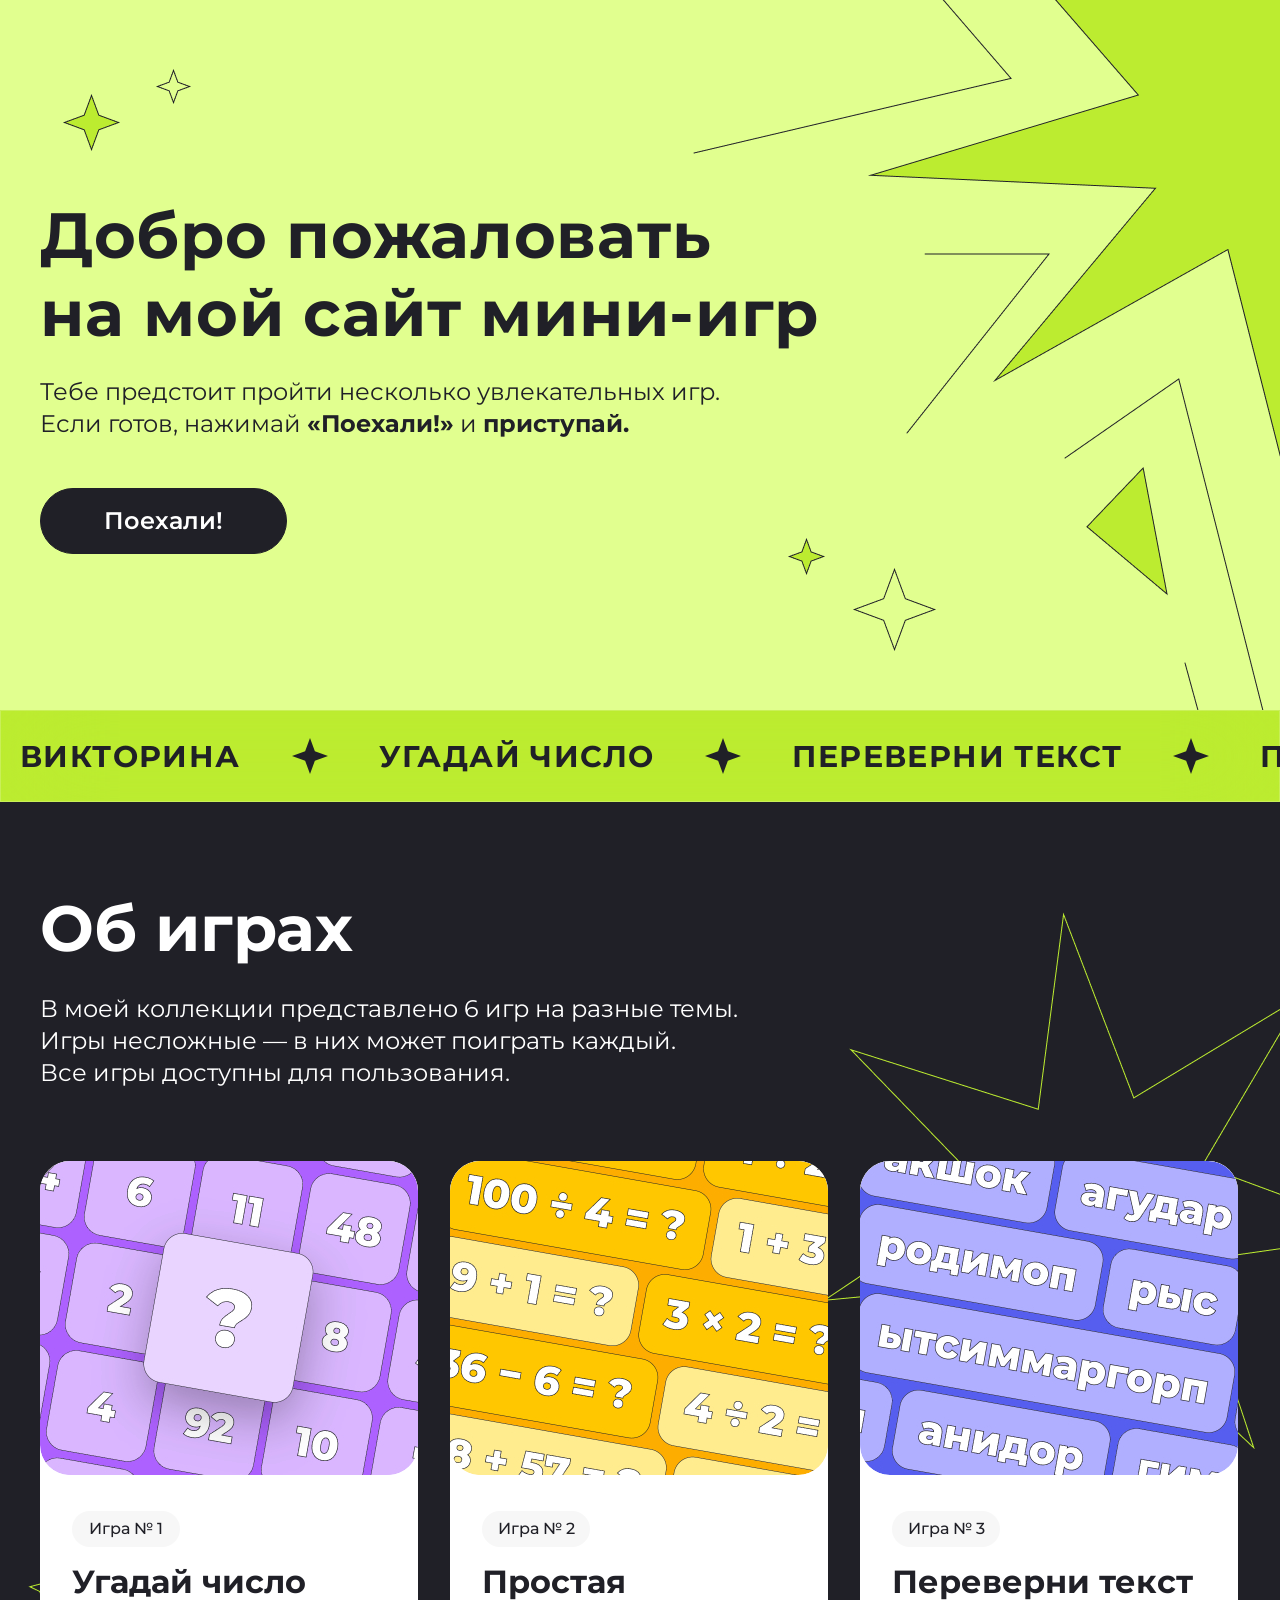
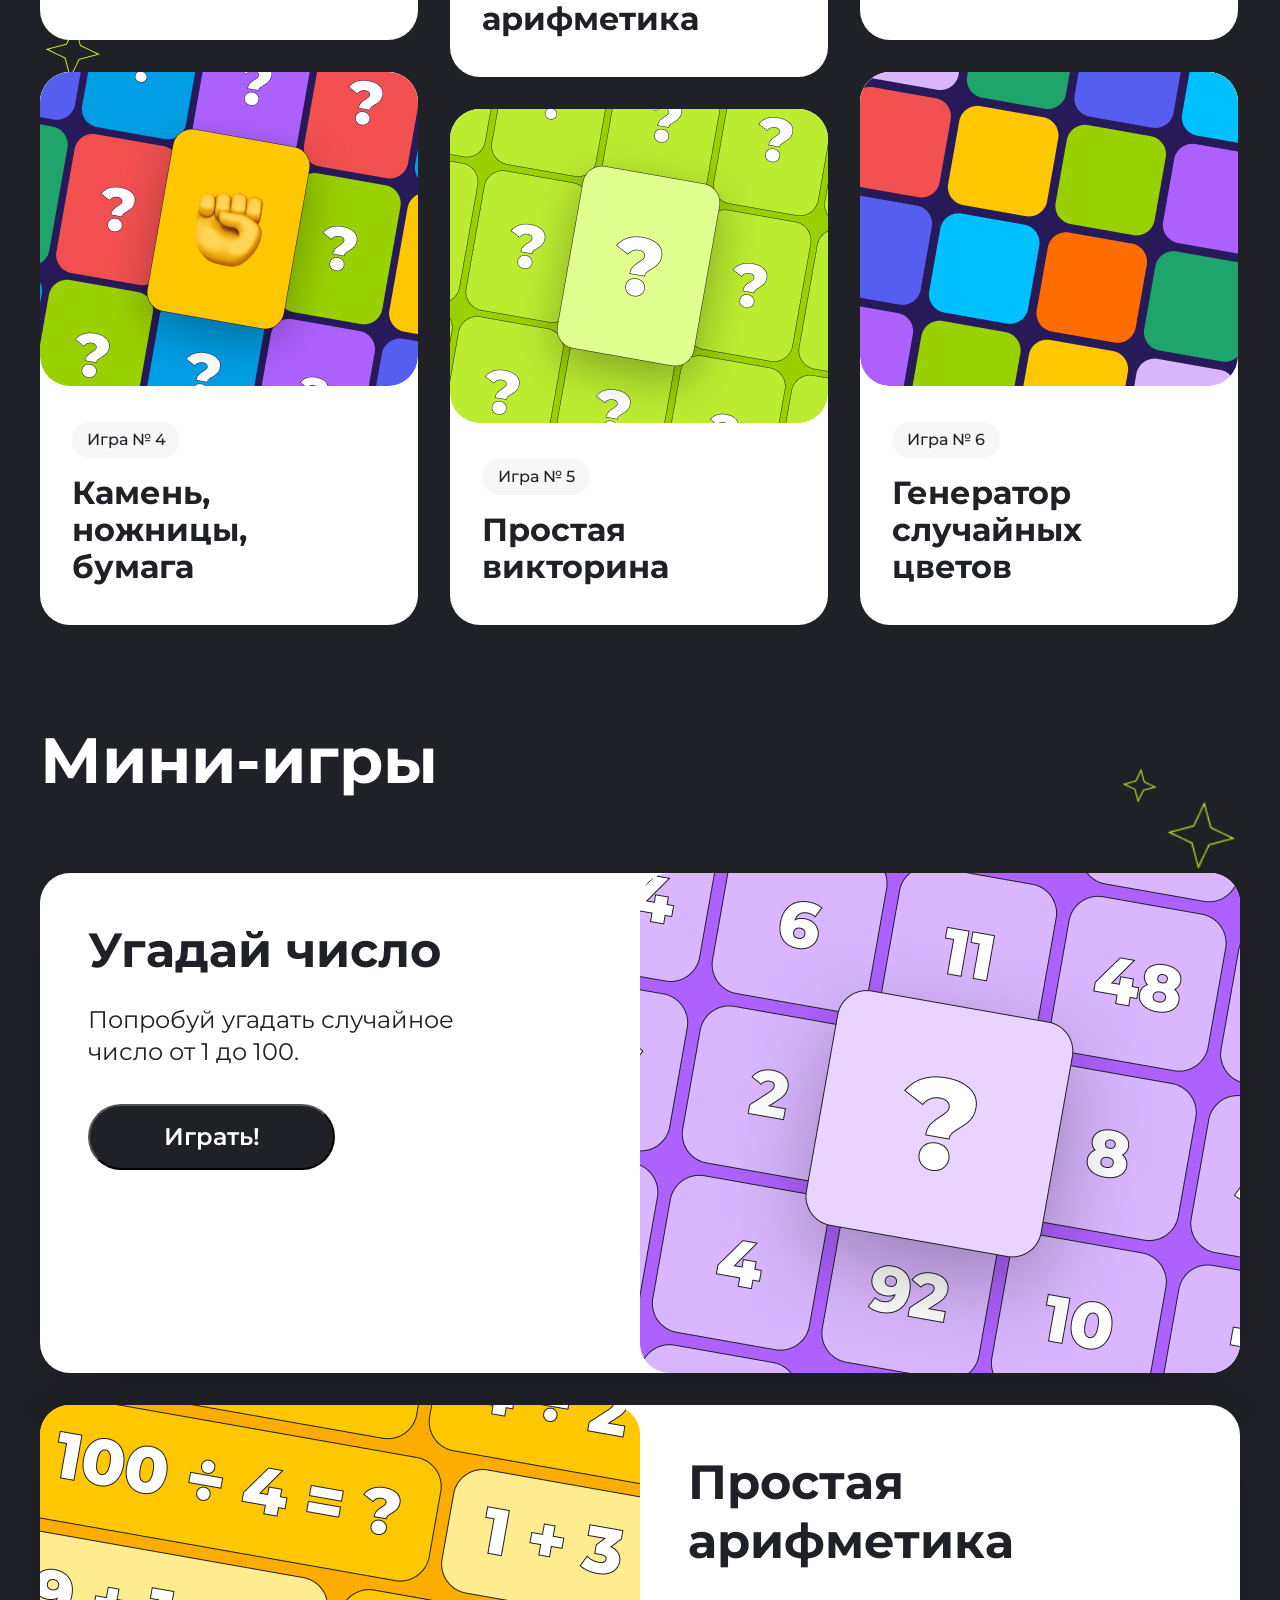
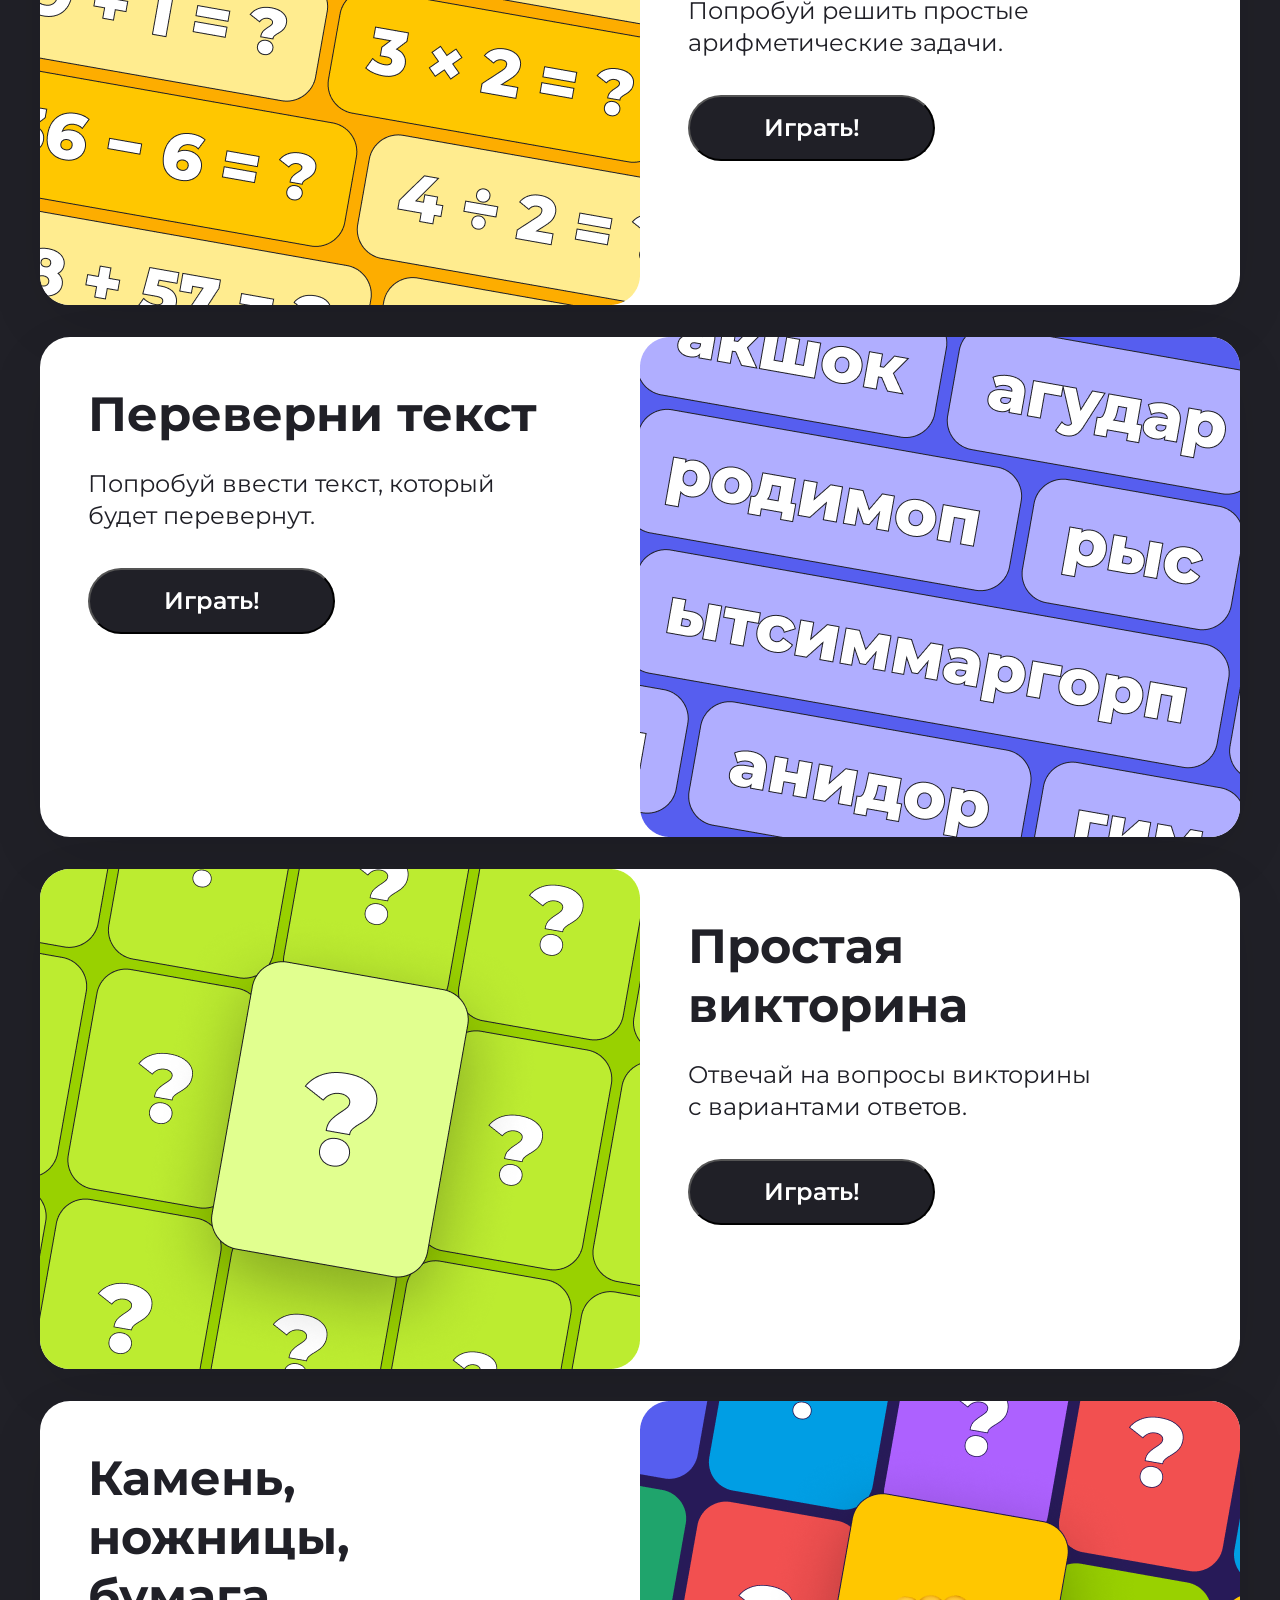
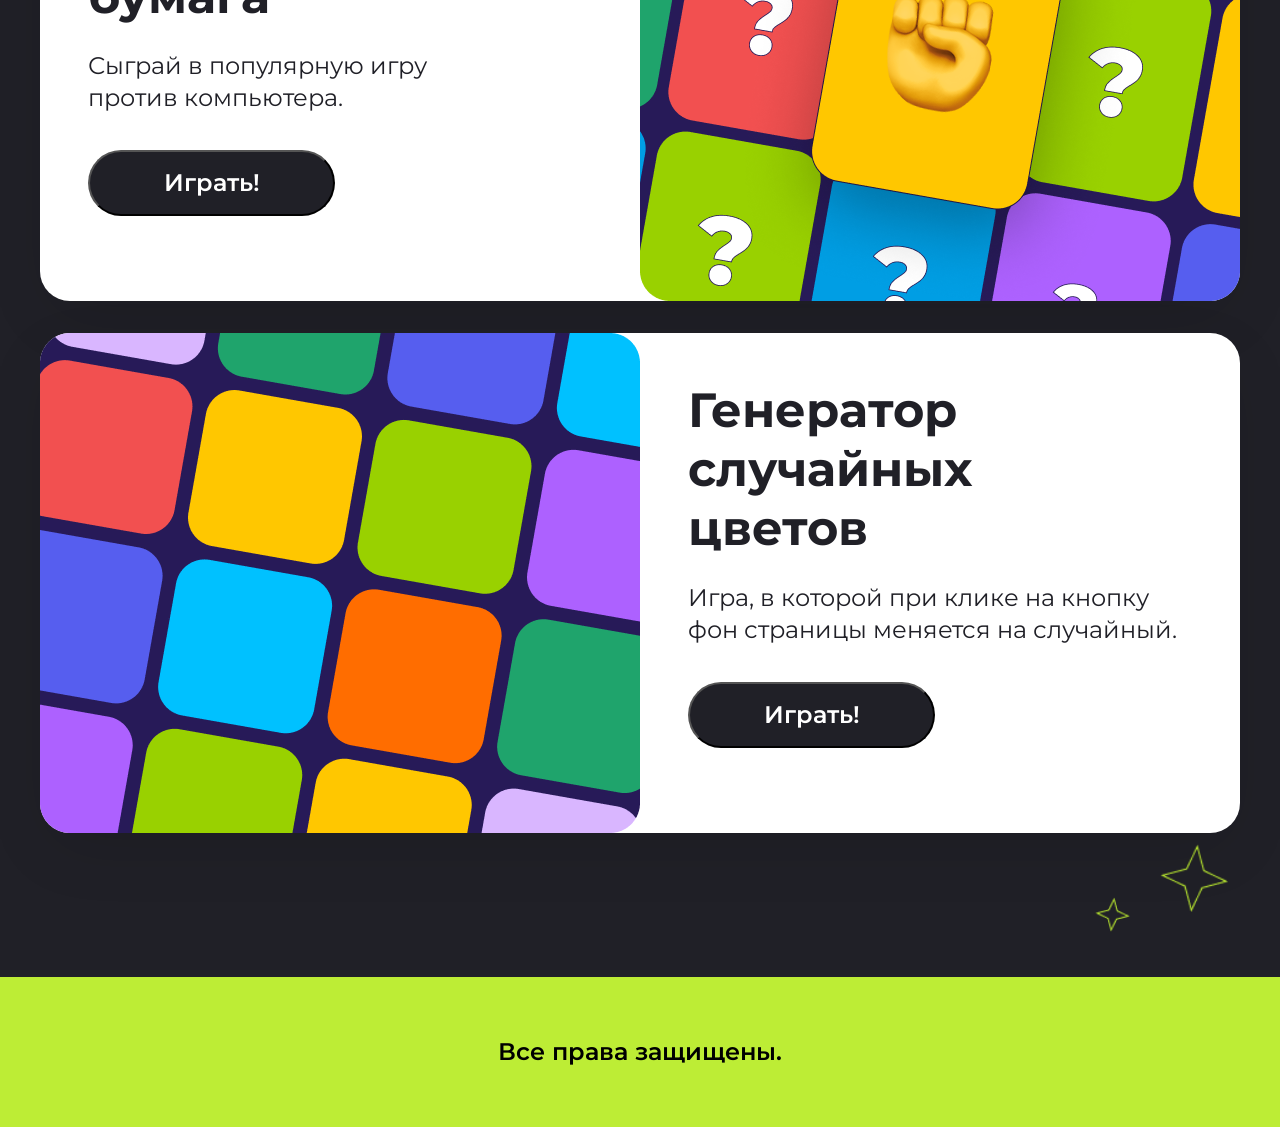
==== commit 7c1b93d8: "try 2" ====
--- a/index.html
+++ b/index.html
@@ -28,12 +28,20 @@
     </header>
     
     <div class="scroll-bar">
+        <div class="scroll-bar__group">
         <div class="scroll-bar__text">Викторина</div><img class="scroll-bar__img" src="img/Star.svg" alt="Star">
         <div class="scroll-bar__text">угадай число</div><img class="scroll-bar__img" src="img/Star.svg" alt="Star">
         <div class="scroll-bar__text">Переверни текст</div><img class="scroll-bar__img" src="img/Star.svg" alt="Star">
         <div class="scroll-bar__text">Простая арифметика</div><img class="scroll-bar__img" src="img/Star.svg" alt="Star">
         <div class="scroll-bar__text">Камень, ножницы, бумага</div><img class="scroll-bar__img" src="img/Star.svg" alt="Star">
         <div class="scroll-bar__text">Генератор случайных цветов</div><img class="scroll-bar__img" src="img/Star.svg" alt="Star"> 
+        <div class="scroll-bar__text">Викторина</div><img class="scroll-bar__img" src="img/Star.svg" alt="Star">
+        <div class="scroll-bar__text">угадай число</div><img class="scroll-bar__img" src="img/Star.svg" alt="Star">
+        <div class="scroll-bar__text">Переверни текст</div><img class="scroll-bar__img" src="img/Star.svg" alt="Star">
+        <div class="scroll-bar__text">Простая арифметика</div><img class="scroll-bar__img" src="img/Star.svg" alt="Star">
+        <div class="scroll-bar__text">Камень, ножницы, бумага</div><img class="scroll-bar__img" src="img/Star.svg" alt="Star">
+        <div class="scroll-bar__text">Генератор случайных цветов</div><img class="scroll-bar__img" src="img/Star.svg" alt="Star"> 
+        </div>
     </div>
 
     <section id="about-games-anchor" class="about-games center">
--- a/css/style.css
+++ b/css/style.css
@@ -102,19 +102,24 @@
 }
 
 .scroll-bar {
+  background: rgb(188, 236, 48);
+  width: 100%;
+  overflow: hidden;
+  position: relative;
+}
+.scroll-bar__group {
   padding: 0px;
   gap: 10px;
   border: 1px;
   border: 1px solid rgba(255, 255, 255, 0.2);
   -webkit-backdrop-filter: blur(50px);
   backdrop-filter: blur(50px);
-  background: rgb(188, 236, 48);
   display: flex;
   align-items: center;
   height: 90px;
-  overflow: hidden;
   gap: 51px;
   padding-left: 19px;
+  animation: scroll-left 40s linear infinite;
 }
 .scroll-bar__text {
   text-transform: uppercase;
@@ -128,6 +133,14 @@
   text-transform: uppercase;
 }
 
+@keyframes scroll-left {
+  0% {
+    transform: translateX(0);
+  }
+  100% {
+    transform: translateX(-226%);
+  }
+}
 .about-games {
   background-color: #202027;
   position: relative;
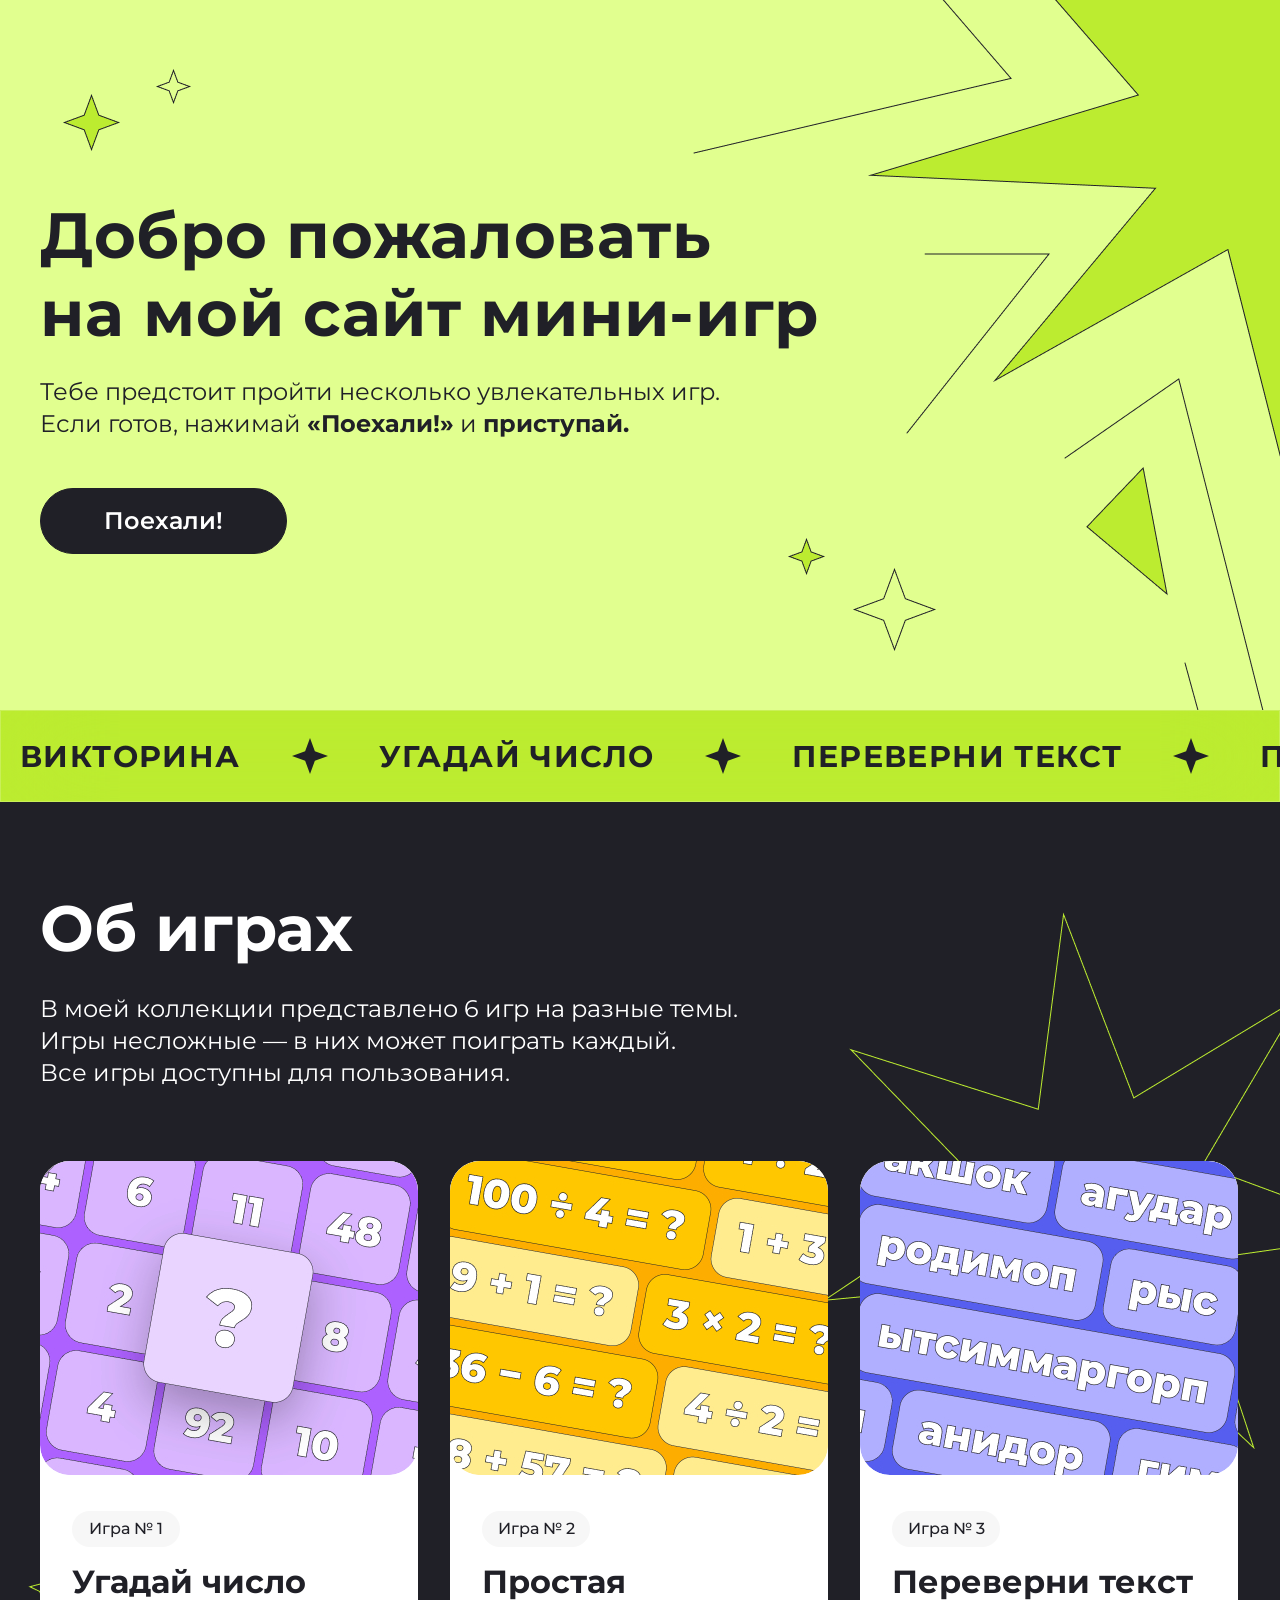
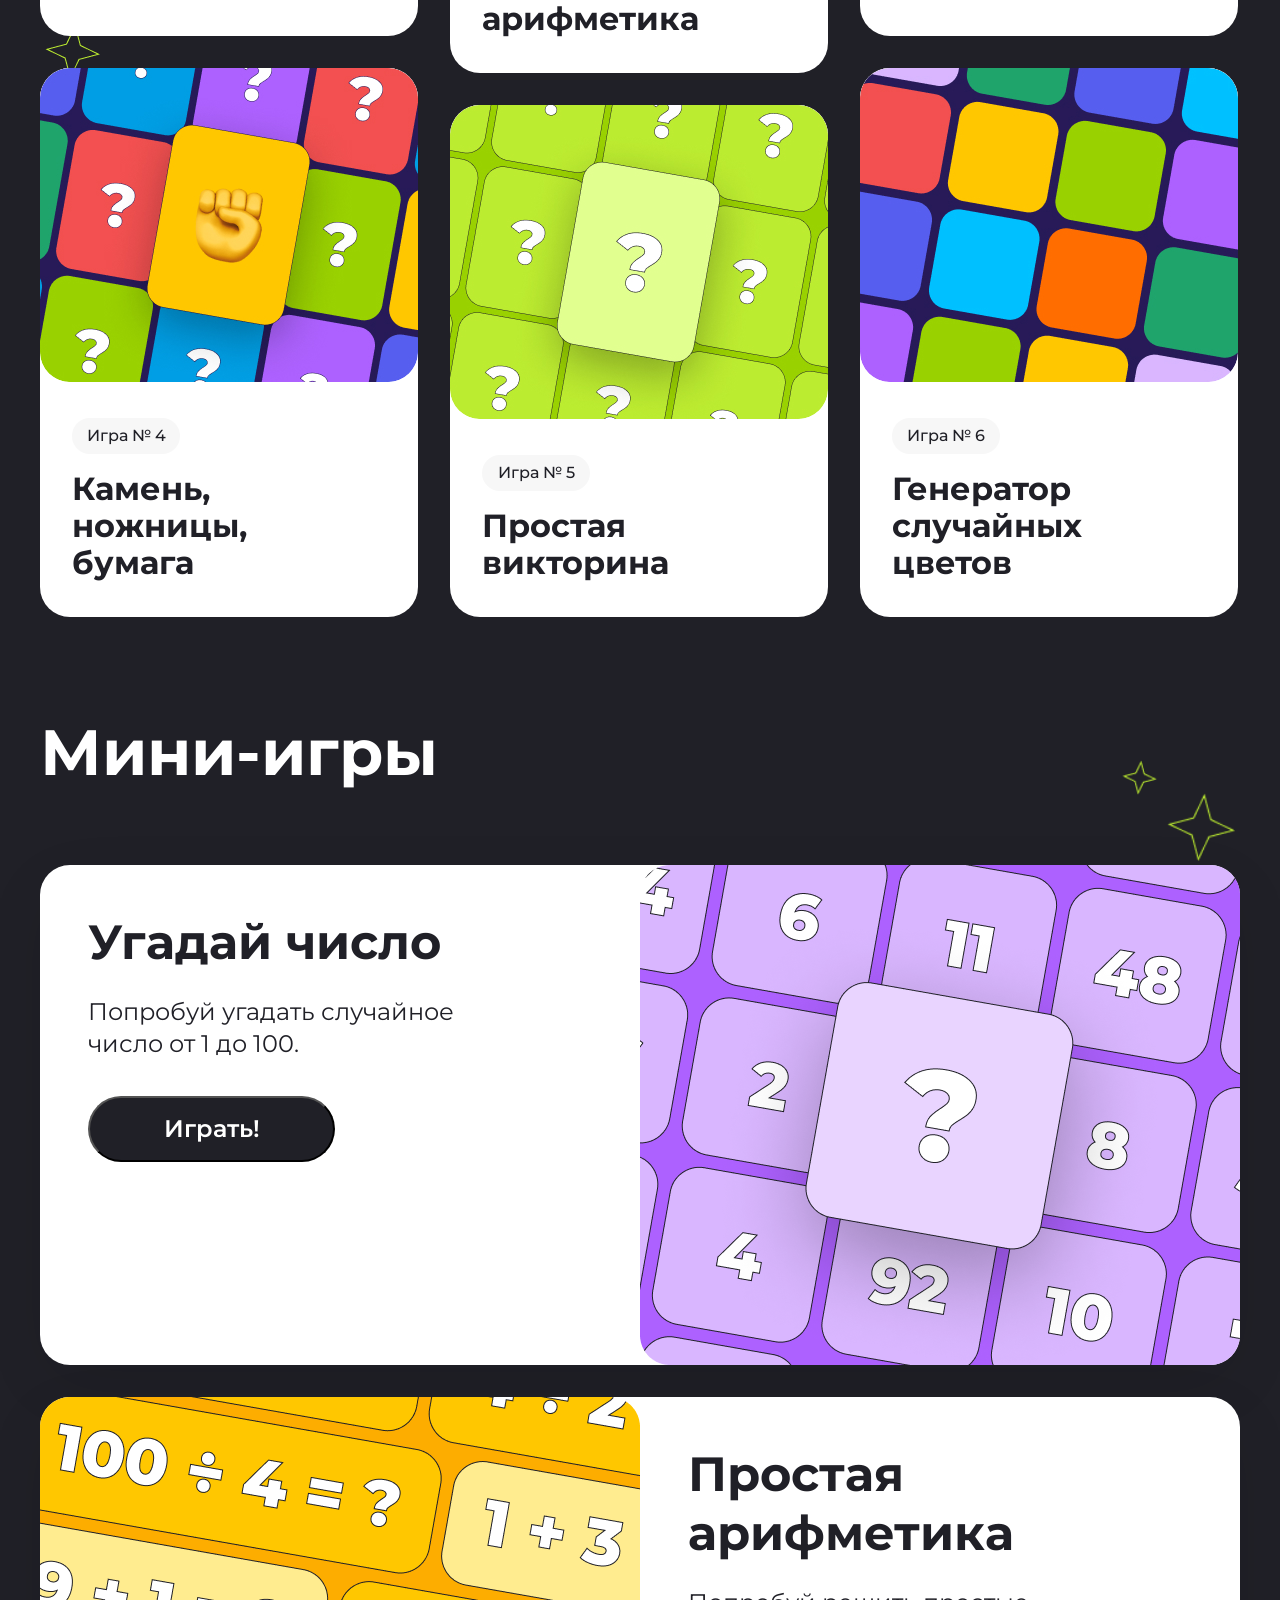
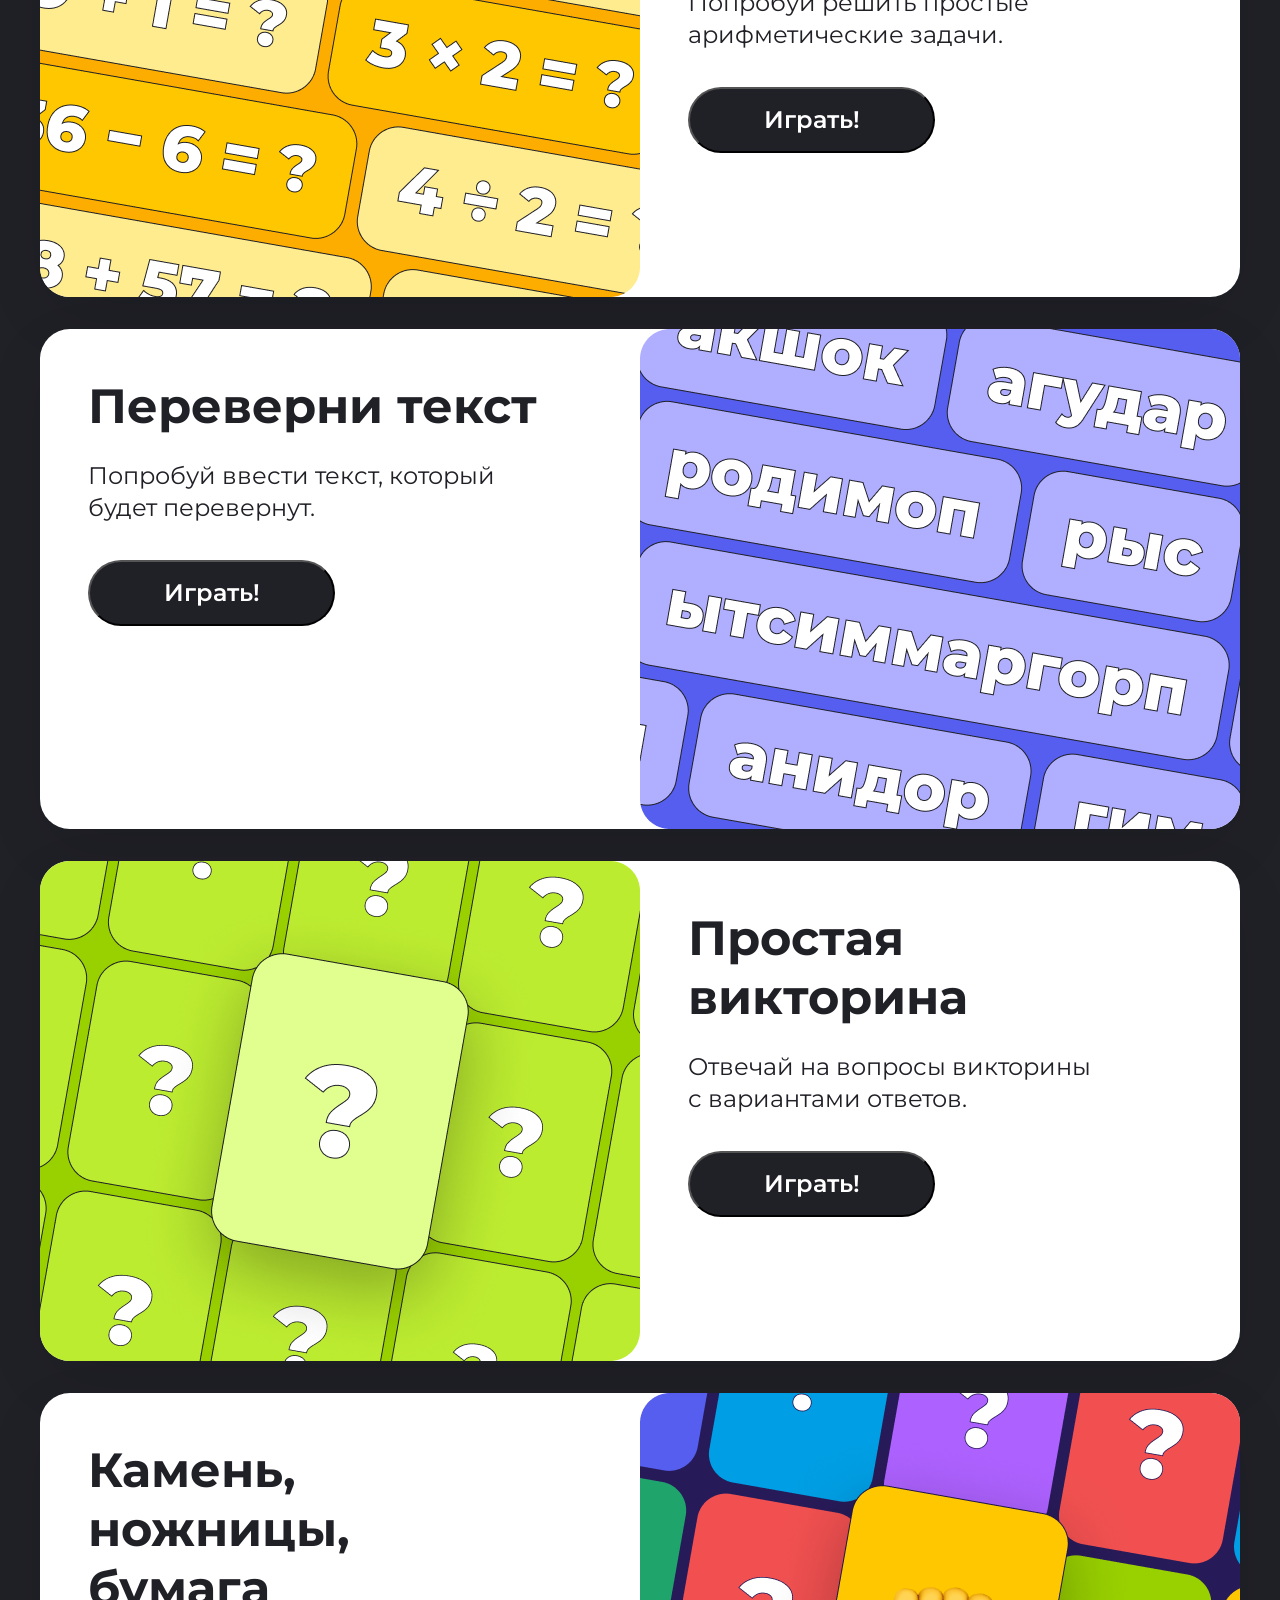
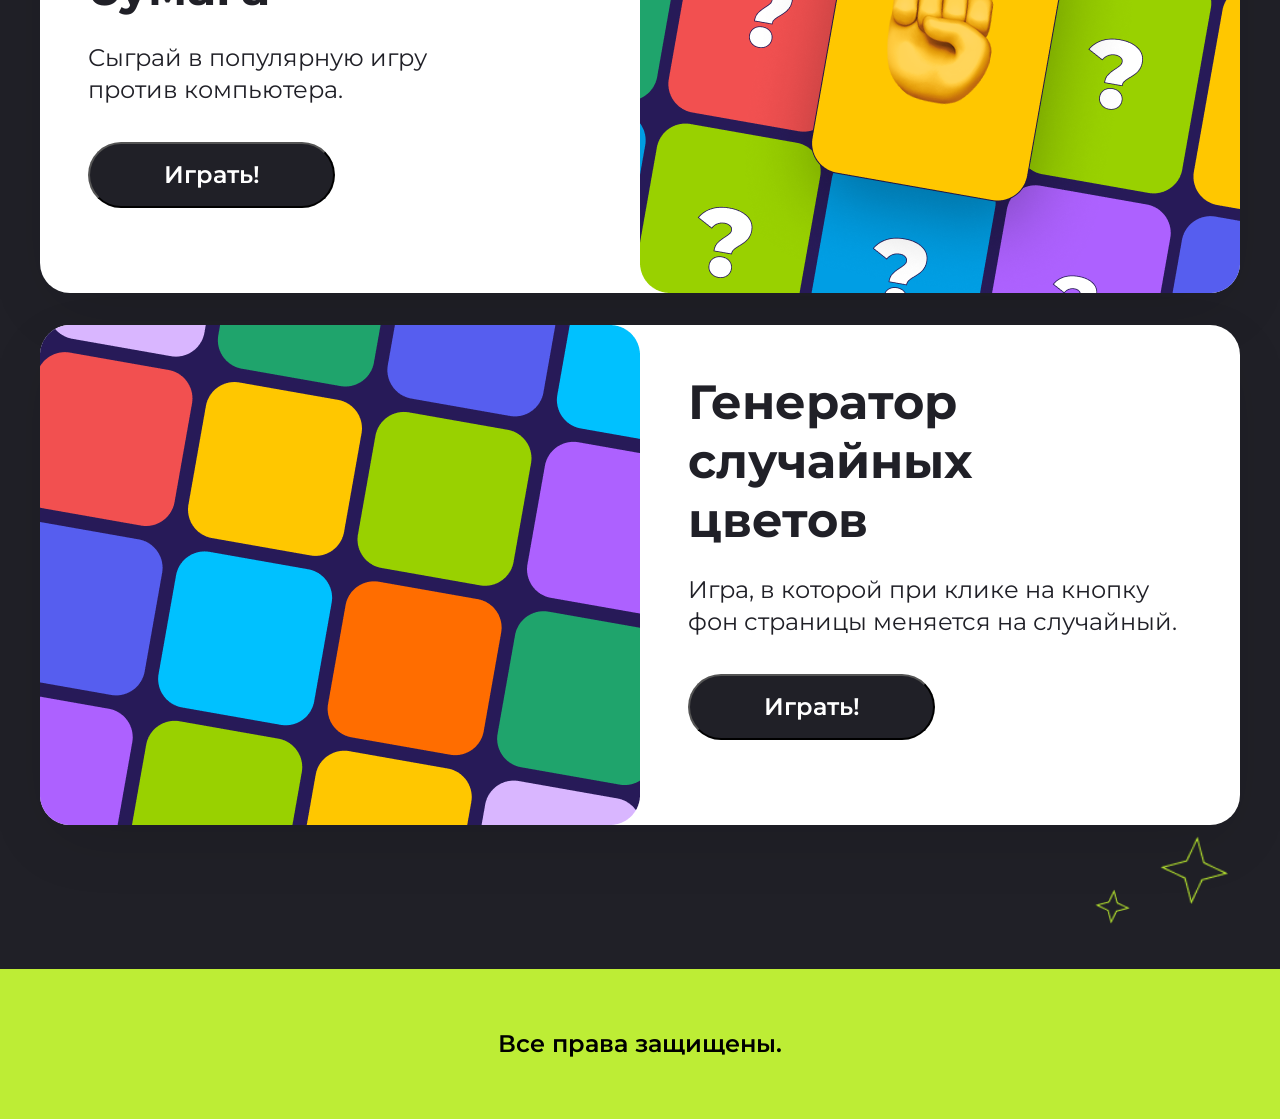
==== commit b6d0a291: "course work: try 3" ====
--- a/index.html
+++ b/index.html
@@ -27,7 +27,7 @@
         </div>
     </header>
     
-    <div class="scroll-bar">
+    <section class="scroll-bar">
         <div class="scroll-bar__group">
         <div class="scroll-bar__text">Викторина</div><img class="scroll-bar__img" src="img/Star.svg" alt="Star">
         <div class="scroll-bar__text">угадай число</div><img class="scroll-bar__img" src="img/Star.svg" alt="Star">
@@ -42,7 +42,7 @@
         <div class="scroll-bar__text">Камень, ножницы, бумага</div><img class="scroll-bar__img" src="img/Star.svg" alt="Star">
         <div class="scroll-bar__text">Генератор случайных цветов</div><img class="scroll-bar__img" src="img/Star.svg" alt="Star"> 
         </div>
-    </div>
+    </section>
 
     <section id="about-games-anchor" class="about-games center">
         <img class="about-games__star about-games__star--1" src="img/star_big.png" alt="star">
@@ -175,7 +175,7 @@
                 <div class="mobile-game-card__content">
                     <p class="mobile-game-card__name">Угадай число</p>
                     <p class="mobile-game-card__desc">Попробуй угадать случайное число от 1 до 100.</p>
-                    <span class="mobile-game-card__button" onclick="comparNumbers()">Играть!</span>
+                    <button class="mobile-game-card__button" onclick="comparNumbers()">Играть!</button>
                 </div>
             </article>
             <article class="mobile-game-card">
@@ -183,7 +183,7 @@
                 <div class="mobile-game-card__content">
                     <p class="mobile-game-card__name">Простая арифметика</p>
                     <p class="mobile-game-card__desc">Попробуй решить простые арифметические задачи.</p>
-                    <span class="mobile-game-card__button" onclick="gameSimpleExercises()">Играть!</span>
+                    <button class="mobile-game-card__button" onclick="gameSimpleExercises()">Играть!</button>
                 </div>
             </article>
             <article class="mobile-game-card">
@@ -191,7 +191,7 @@
                 <div class="mobile-game-card__content">
                     <p class="mobile-game-card__name">Переверни текст</p>
                     <p class="mobile-game-card__desc">Попробуй ввести текст, который будет перевернут.</p>
-                    <span class="mobile-game-card__button" onclick="reverseText()">Играть!</span>
+                    <button class="mobile-game-card__button" onclick="reverseText()">Играть!</button>
                 </div>
             </article>
             <article class="mobile-game-card">
@@ -199,7 +199,7 @@
                 <div class="mobile-game-card__content">
                     <p class="mobile-game-card__name">Простая викторина</p>
                     <p class="mobile-game-card__desc">Отвечай на вопросы викторины с вариантами ответов.</p>
-                    <span class="mobile-game-card__button" onclick="quizGameFunc()">Играть!</span>
+                    <button class="mobile-game-card__button" onclick="quizGameFunc()">Играть!</button>
                 </div>
             </article>
             <article class="mobile-game-card">
@@ -207,7 +207,7 @@
                 <div class="mobile-game-card__content">
                     <p class="mobile-game-card__name">Камень, ножницы, бумага</p>
                     <p class="mobile-game-card__desc">Сыграй в популярную игру против компьютера.</p>
-                    <span class="mobile-game-card__button" onclick="rPS()">Играть!</span>
+                    <button class="mobile-game-card__button" onclick="rPS()">Играть!</button>
                 </div>
             </article>
             <article class="mobile-game-card">
@@ -215,7 +215,7 @@
                 <div class="mobile-game-card__content">
                     <p class="mobile-game-card__name">Генератор случайных цветов</p>
                     <p class="mobile-game-card__desc">Игра, в которой при клике на кнопку фон страницы меняется на случайный.</p>
-                    <span class="mobile-game-card__button" onclick="changingRandomColorMobileVersion()">Играть!</span>
+                    <button class="mobile-game-card__button" onclick="changingRandomColorMobileVersion()">Играть!</button>
                 </div>
             </article>
         </div>
--- a/css/style.css
+++ b/css/style.css
@@ -17,7 +17,8 @@
 .top {
   position: relative;
   background: #E1FF8F;
-  height: 710px;
+  padding-top: 196px;
+  padding-bottom: 156px;
 }
 .top__star {
   position: absolute;
@@ -46,8 +47,6 @@
   display: none;
 }
 .top__content {
-  padding-top: 196px;
-  padding-bottom: 156px;
   display: flex;
   gap: 24px;
   flex-direction: column;
@@ -145,6 +144,10 @@
   background-color: #202027;
   position: relative;
   padding-bottom: 50px;
+  padding-top: 94px;
+  display: flex;
+  gap: 72px;
+  flex-direction: column;
 }
 .about-games__star {
   position: absolute;
@@ -161,8 +164,12 @@
   top: 822px;
   left: 45px;
 }
+.about-games__content {
+  display: flex;
+  gap: 33px;
+  flex-direction: column;
+}
 .about-games__title {
-  padding-top: 94px;
   font-weight: 700;
   font-size: 64px;
   line-height: 100%;
@@ -171,8 +178,6 @@
   color: #FFFFFF;
 }
 .about-games__description {
-  margin-top: 24px;
-  margin-top: 33px;
   font-weight: 400;
   font-size: 24px;
   line-height: 32px;
@@ -184,7 +189,6 @@
 .games {
   display: flex;
   gap: 32px;
-  margin-top: 72px;
 }
 .games__couple {
   display: flex;
@@ -197,7 +201,6 @@
   background-color: white;
   width: 378px;
   border-radius: 30px;
-  padding-bottom: 36px;
   transition: transform 0.3s ease;
 }
 .card-game:hover {
@@ -214,8 +217,7 @@
   display: flex;
   flex-direction: column;
   gap: 16px;
-  margin: 32px;
-  margin-bottom: 4px;
+  padding: 32px 32px 36px 32px;
 }
 .card-game__num {
   text-decoration: none;
@@ -295,6 +297,10 @@
   border-radius: 30px;
   box-shadow: 0px 20px 67px -12px rgba(0, 0, 0, 0.13);
   background: #FFFFFF;
+  transition: transform 0.3s ease;
+}
+.mini-games__card:hover {
+  transform: scale(1.05);
 }
 .mini-games__content {
   display: flex;
@@ -350,7 +356,6 @@
 
 .mobile-games {
   display: none;
-  background-color: #202027;
 }
 .mobile-games__title {
   font-family: Montserrat;
@@ -359,74 +364,6 @@
   line-height: 100%;
   letter-spacing: 0px;
   color: #FFFFFF;
-  padding-top: 48px;
-  margin-bottom: 40px;
-  margin-left: 16px;
-}
-.mobile-games__list {
-  display: flex;
-  flex-direction: column;
-  align-items: center;
-  gap: 24px;
-  padding-bottom: 48px;
-}
-
-.mobile-game-card {
-  width: 343px;
-  padding-bottom: 30px;
-  background-color: #FFFFFF;
-  border-radius: 30px;
-}
-.mobile-game-card__img {
-  width: 343px;
-  border-radius: 30px;
-}
-.mobile-game-card__content {
-  display: flex;
-  flex-direction: column;
-  gap: 16px;
-  margin: 29px 29px 0px 29px;
-}
-.mobile-game-card__name {
-  text-decoration-line: none;
-  font-weight: 700;
-  font-size: 32px;
-  line-height: 100%;
-  letter-spacing: 0px;
-  vertical-align: middle;
-  color: #202027;
-  line-height: 37px;
-}
-.mobile-game-card__desc {
-  font-size: 16px;
-  font-weight: 400;
-  line-height: 20px;
-  letter-spacing: 0px;
-  text-align: left;
-  color: #000;
-  width: 285px;
-}
-.mobile-game-card__button {
-  font-family: Montserrat;
-  height: 55px;
-  box-sizing: border-box;
-  border: 1px solid #202027;
-  border-radius: 60px;
-  background-color: #202027;
-  border-width: 1px;
-  gap: 10px;
-  padding-top: 16px;
-  padding-right: 28px;
-  padding-bottom: 16px;
-  padding-left: 28px;
-  font-size: 16px;
-  font-weight: 600;
-  line-height: 141.69%;
-  letter-spacing: 0%;
-  text-align: center;
-  color: #FFFFFF;
-  cursor: pointer;
-  margin-top: 16px;
 }
 
 .footer {
@@ -457,11 +394,9 @@
     display: flex;
     flex-direction: column;
     align-items: center;
-    height: 650px;
+    padding-top: 147px;
   }
   .top__content {
-    width: 296px;
-    padding-top: 147px;
     display: flex;
     align-items: center;
     gap: 24px;
@@ -476,7 +411,7 @@
   .top__content-text {
     display: none;
   }
-  .top__content-text--mobile {
+  .top__content-text {
     display: block;
     font-size: 16px;
     font-weight: 400;
@@ -504,6 +439,7 @@
     letter-spacing: 0%;
     text-align: center;
     margin-top: 12px;
+    transition: transform 0.3s ease;
   }
   .top__star {
     position: absolute;
@@ -537,10 +473,9 @@
     top: 0px;
     right: 0px;
   }
-  .scroll-bar {
+  .scroll-bar__group {
+    gap: 27px;
     height: 51px;
-    gap: 27px;
-    padding-left: 17px;
   }
   .scroll-bar__text {
     font-size: 16px;
@@ -554,8 +489,7 @@
     width: 20px;
   }
   .about-games {
-    margin-top: -72px;
-    padding-bottom: 10px;
+    display: none;
   }
   .about-games__star {
     display: none;
@@ -576,14 +510,75 @@
     display: none;
   }
   .mobile-games {
-    display: block;
+    display: flex;
+    flex-direction: column;
+    gap: 40px;
+    padding: 48px 16px;
+    background-color: #202027;
   }
   .mobile-games__list {
     display: flex;
     flex-direction: row;
-    align-items: center;
+    align-items: stretch;
     justify-content: center;
     flex-wrap: wrap;
+    gap: 24px;
+  }
+  .mobile-game-card {
+    width: 343px;
+    background-color: #FFFFFF;
+    border-radius: 30px;
+  }
+  .mobile-game-card__img {
+    width: 343px;
+    border-radius: 30px;
+  }
+  .mobile-game-card__content {
+    display: flex;
+    flex-direction: column;
+    gap: 16px;
+    margin: 29px 29px 30px 29px;
+  }
+  .mobile-game-card__name {
+    text-decoration-line: none;
+    font-weight: 700;
+    font-size: 32px;
+    line-height: 100%;
+    letter-spacing: 0px;
+    vertical-align: middle;
+    color: #202027;
+    line-height: 37px;
+  }
+  .mobile-game-card__desc {
+    font-size: 16px;
+    font-weight: 400;
+    line-height: 20px;
+    letter-spacing: 0px;
+    text-align: left;
+    color: #000;
+    width: 285px;
+  }
+  .mobile-game-card__button {
+    font-family: Montserrat;
+    height: 55px;
+    box-sizing: border-box;
+    border: 1px solid #202027;
+    border-radius: 60px;
+    background-color: #202027;
+    border-width: 1px;
+    gap: 10px;
+    padding-top: 16px;
+    padding-right: 28px;
+    padding-bottom: 16px;
+    padding-left: 28px;
+    font-size: 16px;
+    font-weight: 600;
+    line-height: 141.69%;
+    letter-spacing: 0%;
+    text-align: center;
+    color: #FFFFFF;
+    cursor: pointer;
+    margin-top: 16px;
   }
   .footer {
     height: 100px;
